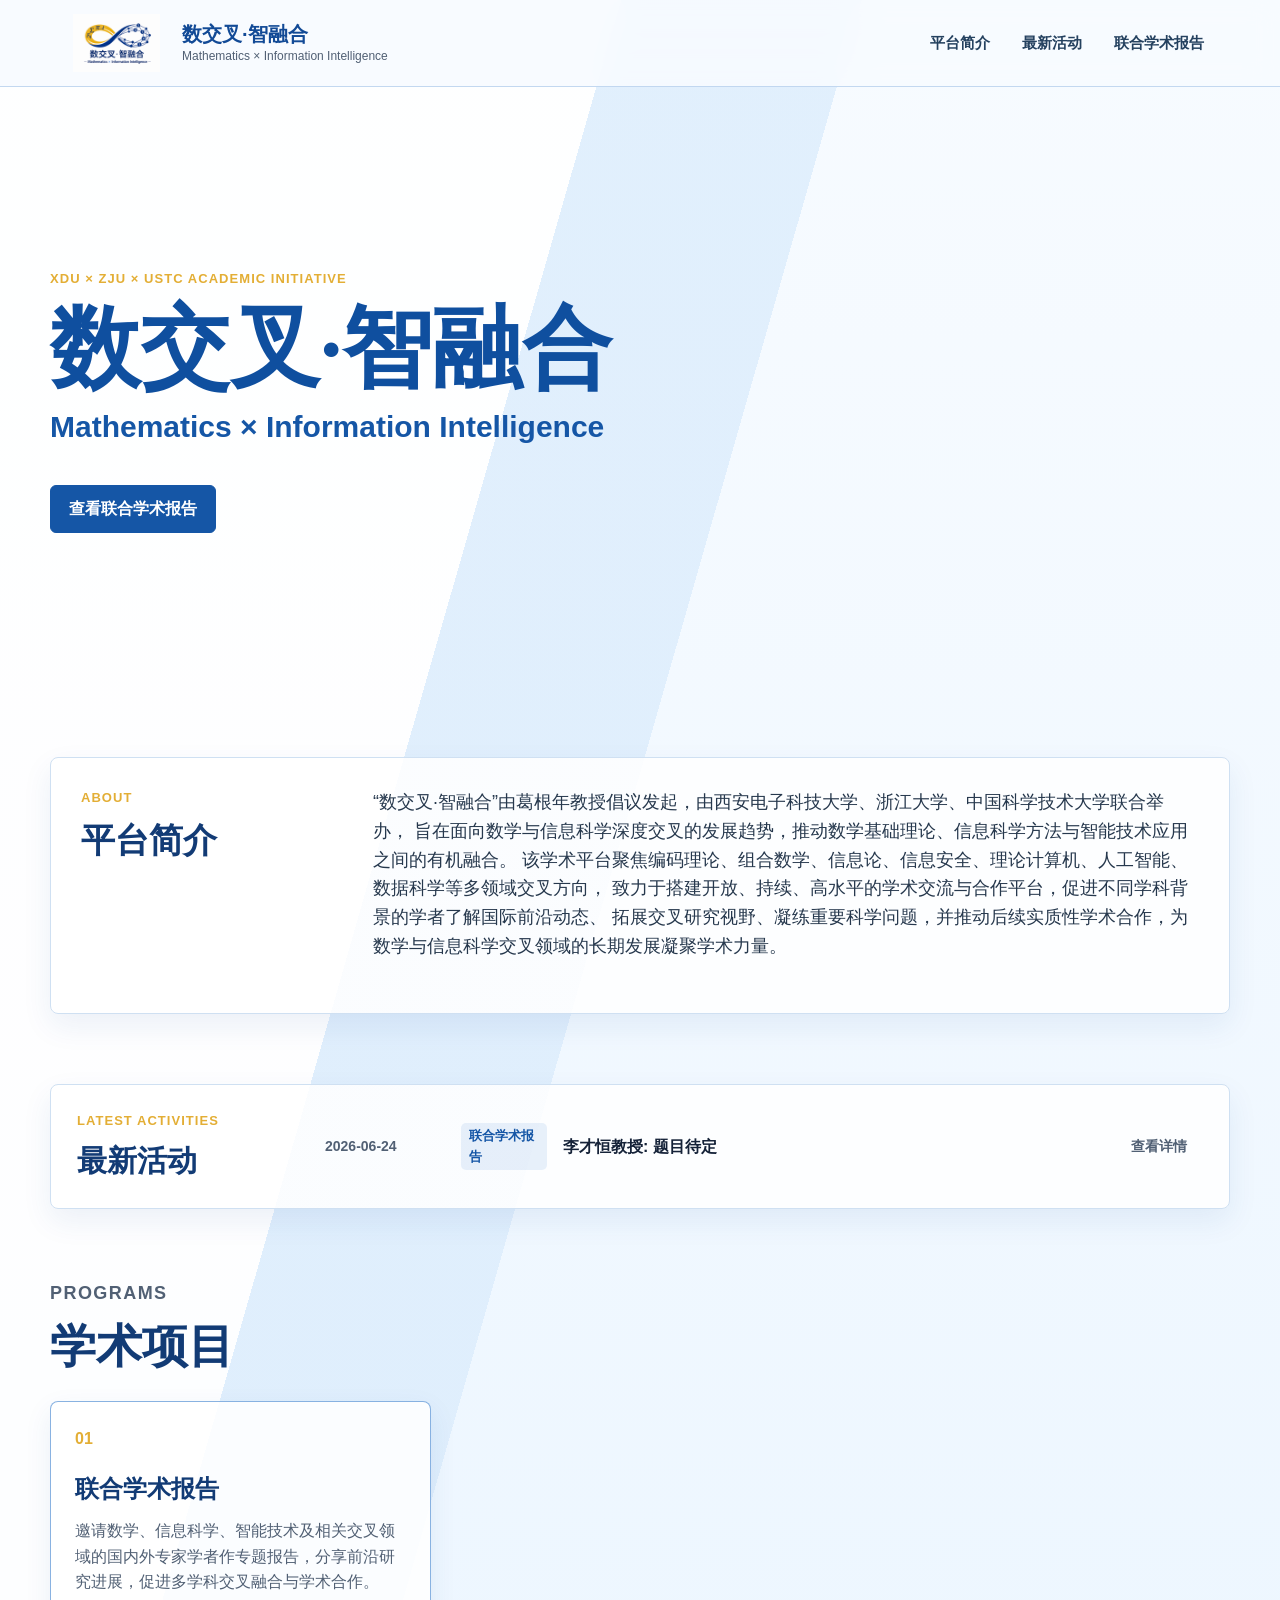
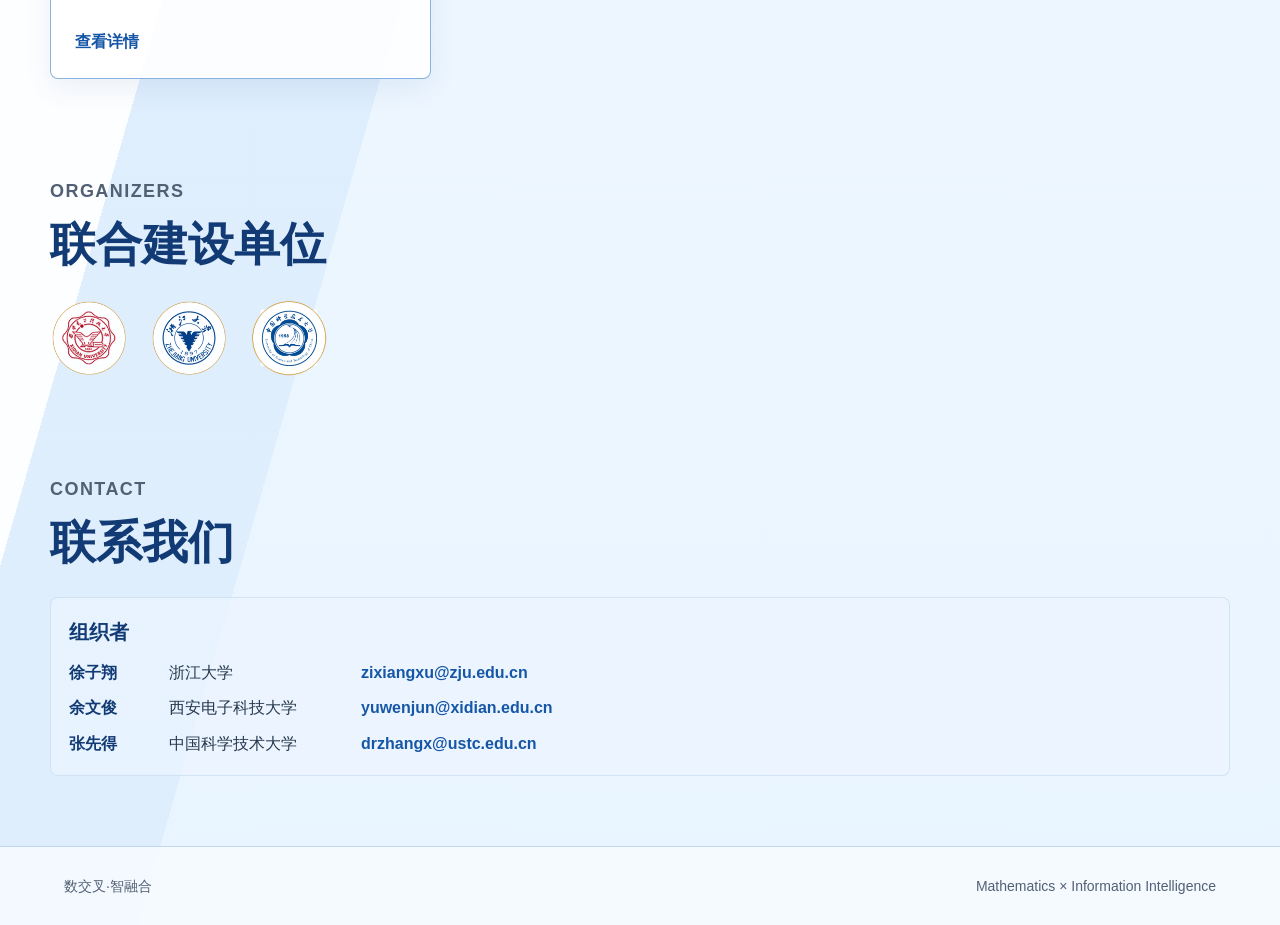
==== index.html @ fa3b8c14 "Update index.html" ====
<!doctype html>
<html lang="zh-CN">
<head>
  <meta charset="utf-8">
  <meta name="viewport" content="width=device-width, initial-scale=1">
  <title>数交叉·智融合 | Mathematics × Information Intelligence</title>
  <link rel="stylesheet" href="styles.css">
</head>
<body>
  <header class="site-header">
    <a class="brand-lockup" href="index.html" aria-label="数交叉·智融合首页">
      <img src="assets/brand-logo.png" alt="数交叉·智融合品牌标识">
      <span>
        <strong>数交叉·智融合</strong>
        <small>Mathematics × Information Intelligence</small>
      </span>
    </a>
    <nav class="top-nav" aria-label="主导航">
      <a href="#about">平台简介</a>
      <a href="#latest">最新活动</a>
      <a href="joint-reports.html">联合学术报告</a>
      <!--
      <a href="summer-school.html">暑期学校</a>
      <a href="conferences.html">国际会议</a>
      -->
    </nav>
  </header>

  <main>
    <section class="hero academic-hero" id="about">
      <div class="hero-copy">
            <p class="eyebrow">XDU × ZJU × USTC Academic Initiative</p>
        <h1>数交叉·智融合</h1>
        <p class="hero-en">Mathematics × Information Intelligence</p>
        <div class="hero-actions">
          <a class="button primary" href="joint-reports.html">查看联合学术报告</a>
          <!--
          <a class="button secondary" href="summer-school.html">查看暑期学校</a>
          <a class="button secondary" href="conferences.html">查看国际会议</a>
          -->
        </div>
      </div>
    </section>

    <section class="section intro-section">
      <div class="intro-grid">
        <div>
          <p class="eyebrow">About</p>
          <h2>平台简介</h2>
        </div>
        <div class="intro-body">
          <p>
            “数交叉·智融合”由葛根年教授倡议发起，由西安电子科技大学、浙江大学、中国科学技术大学联合举办，
            旨在面向数学与信息科学深度交叉的发展趋势，推动数学基础理论、信息科学方法与智能技术应用之间的有机融合。
            该学术平台聚焦编码理论、组合数学、信息论、信息安全、理论计算机、人工智能、数据科学等多领域交叉方向，
            致力于搭建开放、持续、高水平的学术交流与合作平台，促进不同学科背景的学者了解国际前沿动态、
            拓展交叉研究视野、凝练重要科学问题，并推动后续实质性学术合作，为数学与信息科学交叉领域的长期发展凝聚学术力量。
          </p>
        </div>
      </div>
    </section>

    <section class="latest-band" id="latest">
      <div class="latest-heading">
        <p class="eyebrow">Latest Activities</p>
        <h2>最新活动</h2>
      </div>
      <div class="activity-list">
        <a class="activity-item" href="joint-reports.html">
          <time>2026-06-24</time>
          <span class="activity-type">联合学术报告</span>
          <strong>李才恒教授: 题目待定</strong>
          <em>查看详情</em>
        </a>
        <!--
        <a class="activity-item muted" href="summer-school.html">
          <time>2026 Summer</time>
          <span class="activity-type">暑期学校</span>
          <strong>专题课程与讲义信息即将发布</strong>
          <em>筹备中</em>
        </a>
        <a class="activity-item muted" href="conferences.html">
          <time>To be announced</time>
          <span class="activity-type">国际会议</span>
          <strong>会议主题、嘉宾与注册信息预留入口</strong>
          <em>待开放</em>
        </a>
        -->
      </div>
    </section>

    <section class="section" id="programs">
      <div class="section-heading">
        <p class="eyebrow">Programs</p>
        <h2>学术项目</h2>
        <p></p>
      </div>
      <div class="module-grid">
        <a class="module-card active" href="joint-reports.html">
          <span class="module-index">01</span>
          <h3>联合学术报告</h3>
          <p>邀请数学、信息科学、智能技术及相关交叉领域的国内外专家学者作专题报告，分享前沿研究进展，促进多学科交叉融合与学术合作。</p>
          <span class="module-link">查看详情</span>
        </a>
        <!--
        <a class="module-card muted" href="summer-school.html">
          <span class="module-index">02</span>
          <h3>暑期学校</h3>
          <p>预留课程、讲义、报名信息与日程发布入口，便于后续扩展。</p>
          <span class="module-link">查看预留页</span>
        </a>
        <a class="module-card muted" href="conferences.html">
          <span class="module-index">03</span>
          <h3>国际会议</h3>
          <p>预留会议主题、嘉宾、征稿、注册与会务信息入口。</p>
          <span class="module-link">查看预留页</span>
        </a>
        -->
      </div>
    </section>

    <section class="section compact">
      <div class="section-heading">
        <p class="eyebrow">Organizers</p>
        <h2>联合建设单位</h2>
      </div>
      <div class="school-strip" aria-label="联合建设单位标识">
        <img src="assets/xidian.png" alt="西安电子科技大学">
        <img src="assets/zju.png" alt="浙江大学">
        <img src="assets/ustc.png" alt="中国科学技术大学">
      </div>
    </section>

    <section class="section compact contact-section" id="contact">
      <div class="section-heading">
        <p class="eyebrow">Contact</p>
        <h2>联系我们</h2>
      </div>
      <div class="organizer-card">
        <h3>组织者</h3>
        <ul class="organizer-list">
          <li><strong>徐子翔</strong><span>浙江大学</span><a href="mailto:zixiangxu@zju.edu.cn">zixiangxu@zju.edu.cn</a></li>
          <li><strong>余文俊</strong><span>西安电子科技大学</span><a href="mailto:yuwenjun@xidian.edu.cn">yuwenjun@xidian.edu.cn</a></li>
          <li><strong>张先得</strong><span>中国科学技术大学</span><a href="mailto:drzhangx@ustc.edu.cn">drzhangx@ustc.edu.cn</a></li>
        </ul>
      </div>
    </section>
  </main>

  <footer class="site-footer">
    <span>数交叉·智融合</span>
    <span>Mathematics × Information Intelligence</span>
  </footer>
</body>
</html>
---- styles.css ----
:root {
  --ink: #101827;
  --muted: #516074;
  --blue: #1556a6;
  --blue-2: #2874c8;
  --gold: #e3ae35;
  --line: #cfe0f2;
  --panel: #ffffff;
  --soft: #edf6ff;
  --bg: #f7fbff;
  --shadow: 0 18px 44px rgba(23, 74, 155, 0.12);
}

* {
  box-sizing: border-box;
}

body {
  margin: 0;
  color: var(--ink);
  font-family: "Aptos", "Inter", "Microsoft YaHei UI", "PingFang SC", Arial, sans-serif;
  line-height: 1.6;
  background:
    linear-gradient(106deg, rgba(255,255,255,0.9) 0 31%, rgba(219,236,252,0.78) 31% 43%, transparent 43%),
    linear-gradient(180deg, #f7fbff 0, #e8f4ff 100%);
}

a {
  color: inherit;
  text-decoration: none;
}

.site-header {
  position: sticky;
  top: 0;
  z-index: 10;
  display: flex;
  align-items: center;
  justify-content: space-between;
  gap: 32px;
  min-height: 78px;
  padding: 14px clamp(20px, 5vw, 64px);
  border-bottom: 1px solid rgba(129, 174, 221, 0.45);
  background: rgba(247, 251, 255, 0.88);
  backdrop-filter: blur(14px);
}

.brand-lockup {
  display: flex;
  align-items: center;
  gap: 14px;
  min-width: 270px;
}

.brand-lockup img {
  width: 104px;
  height: 58px;
  object-fit: contain;
  display: block;
}

.brand-lockup strong {
  display: block;
  color: #124a96;
  font-size: 20px;
  line-height: 1.15;
  font-weight: 800;
}

.brand-lockup small {
  display: block;
  margin-top: 3px;
  color: var(--muted);
  font-size: 12px;
  line-height: 1.25;
}

.top-nav {
  display: flex;
  align-items: center;
  gap: 8px;
  color: #24415f;
  font-size: 15px;
  font-weight: 700;
}

.top-nav a {
  padding: 8px 12px;
  border-radius: 6px;
}

.top-nav a:hover,
.top-nav .current {
  color: var(--blue);
  background: transparent;
}

main {
  width: min(1180px, calc(100% - 40px));
  margin: 0 auto;
}

.hero {
  display: grid;
  grid-template-columns: minmax(0, 1.05fr) minmax(320px, 0.8fr);
  gap: clamp(34px, 6vw, 72px);
  align-items: center;
  min-height: calc(100vh - 78px);
  padding: clamp(54px, 8vw, 96px) 0;
}

.academic-hero {
  min-height: 660px;
  padding-top: 64px;
}

.eyebrow {
  margin: 0 0 12px;
  color: var(--gold);
  font-size: 13px;
  font-weight: 800;
  letter-spacing: 0.08em;
  text-transform: uppercase;
}

h1,
h2,
h3,
p {
  margin-top: 0;
}

.hero h1,
.page-title h1 {
  margin-bottom: 8px;
  color: #0f4f9f;
  font-family: Georgia, "Times New Roman", "Microsoft YaHei UI", serif;
  font-size: clamp(48px, 7vw, 92px);
  line-height: 1.04;
  font-weight: 800;
}

.hero-en {
  margin-bottom: 24px;
  color: var(--blue);
  font-size: clamp(20px, 2.4vw, 30px);
  font-weight: 800;
}

.lead {
  max-width: 720px;
  color: #233448;
  font-size: 20px;
}

.hero-statement {
  padding: clamp(24px, 4vw, 36px);
  border-left: 5px solid var(--blue);
  border-radius: 8px;
  background: rgba(255, 255, 255, 0.78);
  box-shadow: var(--shadow);
}

.hero-statement p {
  margin: 0;
  color: #243246;
  font-size: clamp(22px, 2.3vw, 32px);
  line-height: 1.75;
  font-weight: 700;
}

.hero-logo-panel {
  position: relative;
  display: flex;
  align-items: center;
  justify-content: center;
  min-height: 420px;
  padding: clamp(30px, 4.5vw, 48px);
  border: 1px solid rgba(129, 174, 221, 0.28);
  border-left: none;
  border-radius: 22px;
  background:
    radial-gradient(circle at 26% 24%, rgba(227, 174, 53, 0.14), transparent 28%),
    radial-gradient(circle at 78% 72%, rgba(40, 116, 200, 0.12), transparent 34%),
    linear-gradient(145deg, rgba(255, 255, 255, 0.94), rgba(246, 250, 255, 0.86));
  box-shadow:
    0 22px 48px rgba(23, 74, 155, 0.1),
    inset 0 1px 0 rgba(255, 255, 255, 0.75);
  overflow: hidden;
}

.hero-logo-panel::before {
  content: "";
  position: absolute;
  inset: 18px;
  border-radius: 16px;
  background: linear-gradient(180deg, rgba(255, 255, 255, 0.44), rgba(255, 255, 255, 0.12));
  pointer-events: none;
}

.hero-logo-panel img {
  position: relative;
  z-index: 1;
  width: min(100%, 660px);
  height: auto;
  display: block;
  object-fit: contain;
  transform: scale(1.04);
  filter:
    drop-shadow(0 14px 32px rgba(21, 86, 166, 0.12))
    drop-shadow(0 6px 18px rgba(227, 174, 53, 0.08));
}

.hero-actions {
  display: flex;
  flex-wrap: wrap;
  gap: 12px;
  margin-top: 34px;
}

.button {
  display: inline-flex;
  align-items: center;
  justify-content: center;
  min-height: 44px;
  padding: 10px 18px;
  border: 1px solid var(--blue);
  border-radius: 6px;
  font-weight: 800;
}

.button.primary {
  color: #fff;
  background: var(--blue);
}

.button.secondary {
  color: var(--blue);
  background: rgba(255, 255, 255, 0.65);
}

.hero-panel {
  padding: 18px;
  border: 1px solid rgba(129, 174, 221, 0.55);
  border-radius: 8px;
  background: rgba(255, 255, 255, 0.72);
  box-shadow: var(--shadow);
}

.hero-panel img {
  width: 100%;
  display: block;
  border-radius: 4px;
}

.brand-panel {
  background: rgba(255, 255, 255, 0.82);
}

.brand-panel img {
  object-fit: contain;
}

.latest-band {
  display: grid;
  grid-template-columns: 220px minmax(0, 1fr);
  gap: 28px;
  align-items: start;
  padding: 26px;
  border: 1px solid var(--line);
  border-radius: 8px;
  background: rgba(255, 255, 255, 0.86);
  box-shadow: 0 12px 30px rgba(23, 74, 155, 0.08);
}

.latest-heading h2 {
  margin: 0;
  color: #123b75;
  font-size: 30px;
  line-height: 1.15;
}

.activity-list {
  display: grid;
  gap: 10px;
}

.activity-item {
  display: grid;
  grid-template-columns: 120px 86px minmax(0, 1fr) 72px;
  gap: 16px;
  align-items: center;
  padding: 12px 0;
  border-bottom: 1px solid rgba(207, 224, 242, 0.85);
}

.activity-item:last-child {
  border-bottom: 0;
}

.activity-item time,
.activity-item em {
  color: var(--muted);
  font-style: normal;
  font-size: 14px;
  font-weight: 700;
}

.activity-item strong {
  color: #152238;
  font-size: 16px;
}

.activity-type {
  display: inline-flex;
  justify-content: center;
  padding: 3px 8px;
  border-radius: 5px;
  color: var(--blue);
  font-size: 13px;
  font-weight: 900;
  background: rgba(40, 116, 200, 0.1);
}

.activity-item:not(.muted):hover strong,
.activity-item:not(.muted):hover em {
  color: var(--blue);
}

.section {
  padding: 70px 0;
}

.intro-section {
  padding-top: 10px;
}

.intro-grid {
  display: grid;
  grid-template-columns: 260px minmax(0, 1fr);
  gap: 32px;
  padding: 30px;
  border: 1px solid var(--line);
  border-radius: 8px;
  background: rgba(255, 255, 255, 0.86);
  box-shadow: 0 12px 30px rgba(23, 74, 155, 0.08);
}

.intro-grid h2 {
  margin: 0;
  color: #123b75;
  font-size: 34px;
  line-height: 1.15;
}

.intro-body p {
  margin-bottom: 22px;
  color: #26384d;
  font-size: 18px;
}

.organizer-card {
  padding: 18px;
  border: 1px solid rgba(207, 224, 242, 0.9);
  border-radius: 8px;
  background: rgba(237, 246, 255, 0.62);
}

.organizer-card h3 {
  margin-bottom: 12px;
  color: #123b75;
  font-size: 20px;
}

.organizer-list {
  display: grid;
  gap: 10px;
  margin: 0;
  padding: 0;
  list-style: none;
}

.organizer-list li {
  display: grid;
  grid-template-columns: 88px 180px minmax(0, 1fr);
  gap: 12px;
  align-items: center;
  color: #26384d;
}

.organizer-list strong {
  color: #123b75;
}

.organizer-list a {
  color: var(--blue);
  font-weight: 800;
}

.section.compact {
  padding-top: 28px;
}

.section-heading {
  max-width: 760px;
  margin-bottom: 28px;
}

.compact-heading {
  margin-bottom: 16px;
}

.report-detail-heading {
  margin-top: 34px;
}

.section-heading h2,
.page-title h1 {
  color: #123b75;
}

.section-heading h2 {
  margin-bottom: 10px;
  font-size: clamp(30px, 4vw, 46px);
  line-height: 1.15;
}

.section-heading p,
.page-title p {
  color: var(--muted);
  font-size: 18px;
}

.module-grid {
  display: grid;
  grid-template-columns: repeat(3, minmax(0, 1fr));
  gap: 18px;
}

.module-card {
  min-height: 270px;
  padding: 24px;
  border: 1px solid var(--line);
  border-radius: 8px;
  background: rgba(255, 255, 255, 0.86);
  box-shadow: 0 10px 28px rgba(23, 74, 155, 0.08);
}

.module-card.active {
  border-color: rgba(40, 116, 200, 0.55);
}

.module-card.muted {
  color: #5a6675;
  background: rgba(255, 255, 255, 0.56);
}

.module-index {
  display: block;
  color: var(--gold);
  font-weight: 900;
  margin-bottom: 18px;
}

.module-card h3 {
  margin-bottom: 10px;
  color: #123b75;
  font-size: 24px;
}

.module-card p {
  color: var(--muted);
}

.module-link {
  display: inline-block;
  margin-top: 18px;
  color: var(--blue);
  font-weight: 900;
}

.school-strip {
  display: flex;
  align-items: center;
  gap: 22px;
}

.school-strip img {
  width: 78px;
  height: 78px;
  object-fit: contain;
}

.page-title {
  padding: 86px 0 24px;
  max-width: 880px;
}

.report-title {
  max-width: 960px;
}

.page-title h1 {
  font-size: clamp(42px, 5vw, 72px);
}

.toolbar {
  display: flex;
  justify-content: space-between;
  align-items: end;
  gap: 16px;
  margin-bottom: 18px;
}

.list-controls {
  display: grid;
  grid-template-columns: minmax(280px, 1fr) 150px 150px auto;
  gap: 14px;
  align-items: end;
  margin-bottom: 18px;
}

.table-wrap {
  overflow-x: auto;
  border: 1px solid var(--line);
  border-radius: 8px;
  background: rgba(255, 255, 255, 0.88);
  box-shadow: 0 12px 30px rgba(23, 74, 155, 0.08);
}

.speaker-table {
  width: 100%;
  min-width: 880px;
  border-collapse: collapse;
  font-size: 15px;
}

.speaker-table th,
.speaker-table td {
  padding: 14px 16px;
  border-bottom: 1px solid rgba(207, 224, 242, 0.9);
  text-align: left;
  vertical-align: top;
}

.speaker-table th {
  color: #123b75;
  font-size: 13px;
  font-weight: 900;
  text-transform: uppercase;
  background: rgba(237, 246, 255, 0.72);
}

.speaker-table tbody tr:last-child td {
  border-bottom: 0;
}

.table-status {
  display: inline-flex;
  padding: 3px 8px;
  border-radius: 5px;
  color: var(--blue);
  font-size: 13px;
  font-weight: 900;
  background: rgba(40, 116, 200, 0.1);
}

.table-status.muted {
  color: #6b7a8f;
}

.search-box {
  display: grid;
  gap: 6px;
  width: min(520px, 100%);
  color: var(--muted);
  font-size: 13px;
  font-weight: 800;
  text-transform: uppercase;
}

.select-box {
  display: grid;
  gap: 6px;
  color: var(--muted);
  font-size: 13px;
  font-weight: 800;
  text-transform: uppercase;
}

.search-box input,
.select-box select {
  width: 100%;
  height: 44px;
  padding: 8px 12px;
  border: 1px solid #b7d0eb;
  border-radius: 6px;
  color: var(--ink);
  font: inherit;
  background: rgba(255, 255, 255, 0.86);
}

.result-count {
  color: var(--blue);
  font-weight: 900;
  align-self: center;
  white-space: nowrap;
}

.pagination {
  display: flex;
  align-items: center;
  justify-content: flex-end;
  gap: 12px;
  margin-top: 14px;
  color: var(--muted);
  font-weight: 800;
}

.pagination button {
  height: 34px;
  padding: 0 12px;
  border: 1px solid #b7d0eb;
  border-radius: 6px;
  color: var(--blue);
  font: inherit;
  font-size: 14px;
  font-weight: 900;
  background: rgba(255, 255, 255, 0.8);
  cursor: pointer;
}

.pagination button:disabled {
  color: #8b98a9;
  cursor: not-allowed;
  background: rgba(237, 246, 255, 0.6);
}

.speaker-list {
  display: grid;
  gap: 16px;
}

.speaker-card {
  padding: 24px;
  border: 1px solid var(--line);
  border-radius: 8px;
  background: rgba(255, 255, 255, 0.88);
  box-shadow: 0 12px 30px rgba(23, 74, 155, 0.08);
}

.report-card {
  display: grid;
  grid-template-columns: 190px minmax(0, 1fr);
  gap: 24px;
  align-items: start;
}

.poster-frame {
  display: block;
  width: 190px;
  aspect-ratio: 9 / 16;
  overflow: hidden;
  border: 1px solid #b7d0eb;
  border-radius: 8px;
  background: #fff;
  box-shadow: 0 12px 24px rgba(23, 74, 155, 0.12);
}

.poster-frame img {
  width: 100%;
  height: 100%;
  object-fit: cover;
  display: block;
}

.empty-poster {
  display: grid;
  place-items: center;
  color: #6b7a8f;
  text-align: center;
  font-weight: 900;
  background: linear-gradient(180deg, #fff, #edf6ff);
}

.report-content {
  min-width: 0;
}

.report-details {
  display: grid;
  grid-template-columns: repeat(2, minmax(0, 1fr));
  gap: 12px;
  margin: 16px 0;
}

.report-details div {
  padding: 12px;
  border: 1px solid rgba(207, 224, 242, 0.9);
  border-radius: 6px;
  background: rgba(237, 246, 255, 0.58);
}

.report-details dt {
  color: var(--blue);
  font-size: 13px;
  font-weight: 900;
}

.report-details dd {
  margin: 2px 0 0;
  color: #26384d;
  font-weight: 700;
}

.speaker-meta {
  display: flex;
  flex-wrap: wrap;
  gap: 10px;
  margin-bottom: 12px;
  color: var(--blue);
  font-size: 13px;
  font-weight: 900;
}

.speaker-meta span {
  padding: 4px 8px;
  border-radius: 5px;
  background: rgba(40, 116, 200, 0.1);
}

.speaker-card h2 {
  margin-bottom: 2px;
  font-size: 26px;
  line-height: 1.2;
}

.affiliation {
  color: var(--muted);
  font-weight: 700;
}

.speaker-card h3 {
  margin: 18px 0 8px;
  color: #123b75;
  font-size: 20px;
}

.summary {
  max-width: 860px;
  color: #26384d;
}

.card-actions {
  display: flex;
  gap: 14px;
  margin-top: 18px;
  color: var(--blue);
  font-weight: 900;
}

.site-footer {
  display: flex;
  justify-content: space-between;
  gap: 18px;
  padding: 28px clamp(20px, 5vw, 64px);
  border-top: 1px solid rgba(129, 174, 221, 0.45);
  color: var(--muted);
  font-size: 14px;
  background: rgba(247, 251, 255, 0.88);
}

.placeholder-section {
  padding-top: 12px;
}

.placeholder-grid {
  display: grid;
  grid-template-columns: 1.1fr 1fr 1fr;
  gap: 18px;
}

.placeholder-card {
  min-height: 320px;
  padding: 24px;
  border: 1px solid var(--line);
  border-radius: 8px;
  background: rgba(255, 255, 255, 0.88);
  box-shadow: 0 12px 30px rgba(23, 74, 155, 0.08);
}

.placeholder-card h2 {
  margin-bottom: 14px;
  color: #123b75;
  font-size: 28px;
  line-height: 1.2;
}

.placeholder-poster {
  display: grid;
  place-items: center;
  min-height: 420px;
  border: 1px dashed #b7d0eb;
  border-radius: 8px;
  color: #6b7a8f;
  font-size: 22px;
  font-weight: 800;
  background: linear-gradient(180deg, rgba(255,255,255,0.95), rgba(237,246,255,0.75));
}

.placeholder-list {
  display: grid;
  gap: 12px;
  margin: 0;
  padding-left: 20px;
  color: #26384d;
}

@media (max-width: 860px) {
  .site-header,
  .site-footer,
  .toolbar {
    align-items: flex-start;
    flex-direction: column;
  }

  .top-nav {
    flex-wrap: wrap;
  }

  .hero {
    grid-template-columns: 1fr;
    min-height: auto;
  }

  .academic-hero {
    min-height: auto;
  }

  .hero-panel {
    max-width: 520px;
  }

  .module-grid {
    grid-template-columns: 1fr;
  }

  .latest-band,
  .intro-grid,
  .list-controls,
  .placeholder-grid,
  .activity-item,
  .report-card,
  .report-details {
    grid-template-columns: 1fr;
  }

  .organizer-list li {
    grid-template-columns: 1fr;
    gap: 2px;
  }

  .poster-frame {
    width: min(260px, 100%);
  }
}

@media (max-width: 520px) {
  main {
    width: min(100% - 28px, 1180px);
  }

  .brand-lockup {
    min-width: 0;
  }

  .brand-lockup img {
    width: 82px;
    height: 50px;
  }

  .hero h1,
  .page-title h1 {
    font-size: 42px;
  }

  .lead,
  .section-heading p,
  .page-title p {
    font-size: 16px;
  }
}
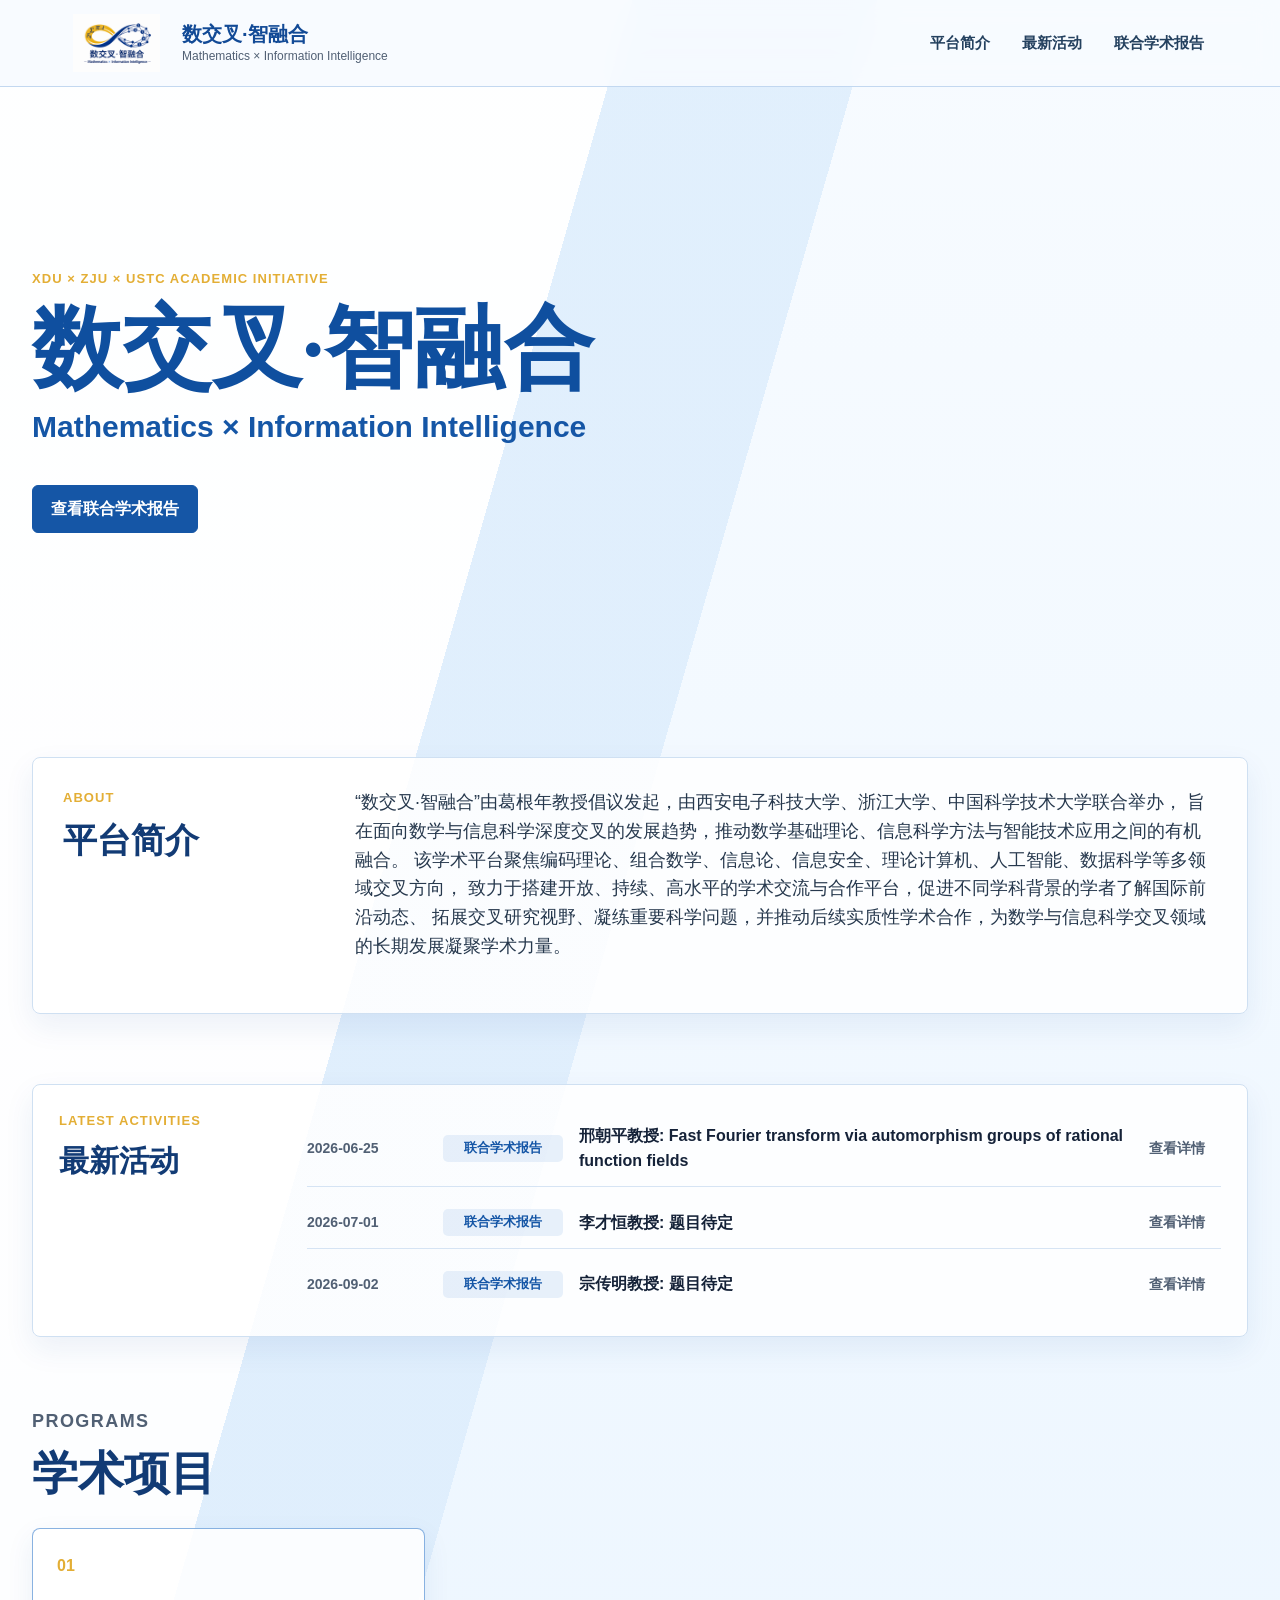
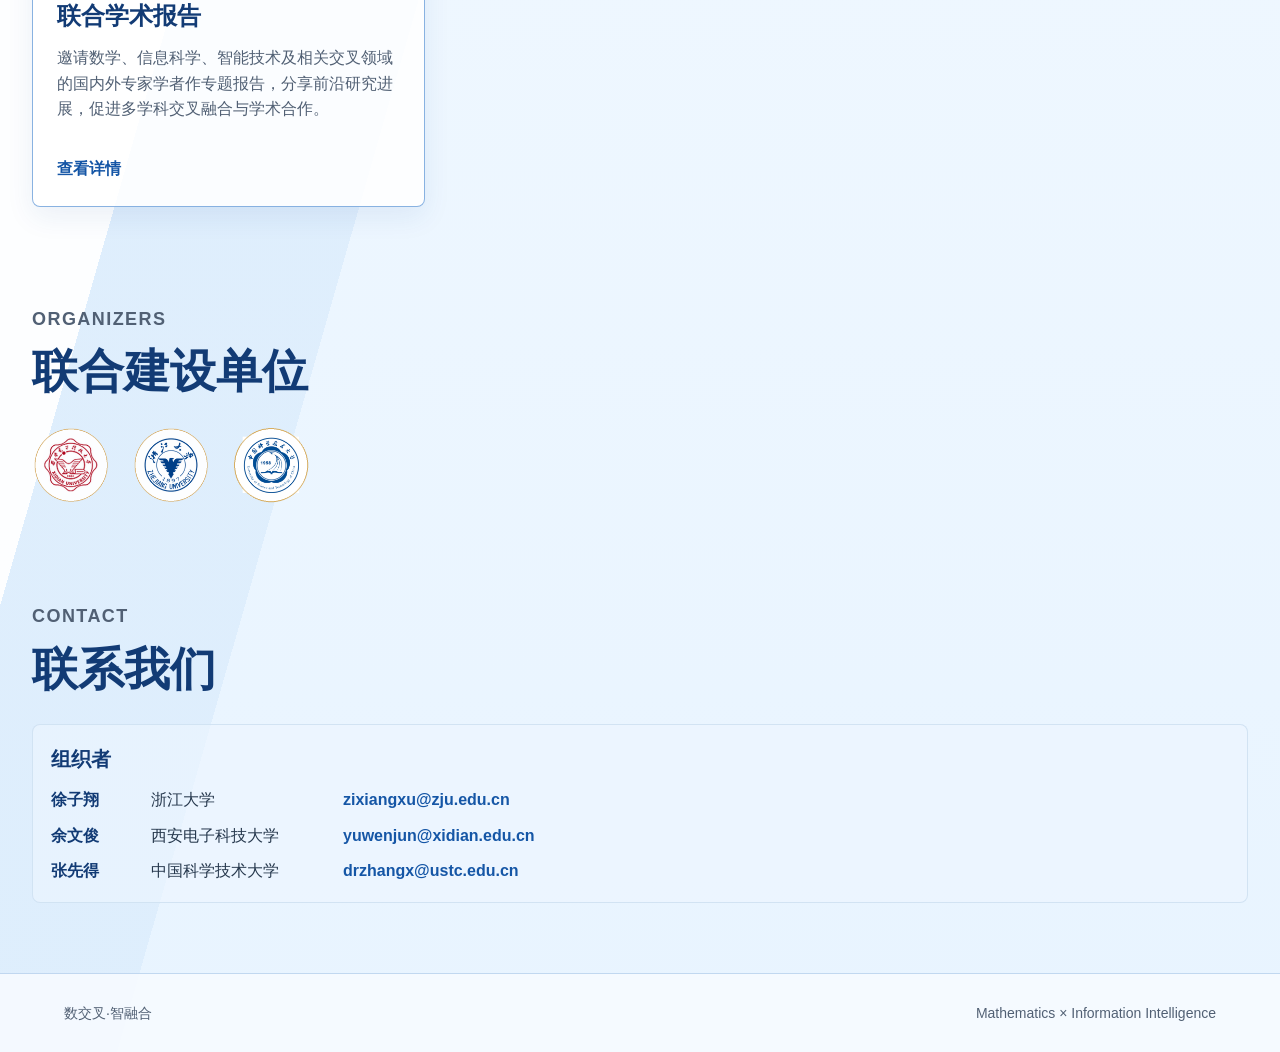
==== commit b091054a: "Update index.html" ====
--- a/index.html
+++ b/index.html
@@ -66,10 +66,24 @@
         <h2>最新活动</h2>
       </div>
       <div class="activity-list">
+          <a class="activity-item" href="joint-reports.html">
+          <time>2026-06-25</time>
+          <span class="activity-type">联合学术报告</span>
+          <strong>邢朝平教授: Fast Fourier transform via automorphism groups of rational function fields</strong>
+          <em>查看详情</em>
+        </a>
+        
         <a class="activity-item" href="joint-reports.html">
-          <time>2026-06-24</time>
+          <time>2026-07-01</time>
           <span class="activity-type">联合学术报告</span>
           <strong>李才恒教授: 题目待定</strong>
+          <em>查看详情</em>
+        </a>
+
+        <a class="activity-item" href="joint-reports.html">
+          <time>2026-09-02</time>
+          <span class="activity-type">联合学术报告</span>
+          <strong>宗传明教授: 题目待定</strong>
           <em>查看详情</em>
         </a>
         <!--
--- a/styles.css
+++ b/styles.css
@@ -96,7 +96,7 @@
 }
 
 main {
-  width: min(1180px, calc(100% - 40px));
+  width: min(1440px, calc(100% - 64px));
   margin: 0 auto;
 }
 
@@ -110,8 +110,13 @@
 }
 
 .academic-hero {
+  grid-template-columns: 1fr;
   min-height: 660px;
   padding-top: 64px;
+}
+
+.academic-hero .hero-copy {
+  max-width: 100%;
 }
 
 .eyebrow {
@@ -287,7 +292,7 @@
 
 .activity-item {
   display: grid;
-  grid-template-columns: 120px 86px minmax(0, 1fr) 72px;
+  grid-template-columns: 120px 120px minmax(0, 1fr) 72px;
   gap: 16px;
   align-items: center;
   padding: 12px 0;
@@ -314,11 +319,13 @@
 .activity-type {
   display: inline-flex;
   justify-content: center;
+  min-width: 100px;
   padding: 3px 8px;
   border-radius: 5px;
   color: var(--blue);
   font-size: 13px;
   font-weight: 900;
+  white-space: nowrap;
   background: rgba(40, 116, 200, 0.1);
 }
 
@@ -816,6 +823,16 @@
   color: #26384d;
 }
 
+@media (min-width: 1500px) {
+  main {
+    width: min(1680px, calc(100% - 120px));
+  }
+
+  .academic-hero .hero-copy {
+    max-width: 1280px;
+  }
+}
+
 @media (max-width: 860px) {
   .site-header,
   .site-footer,
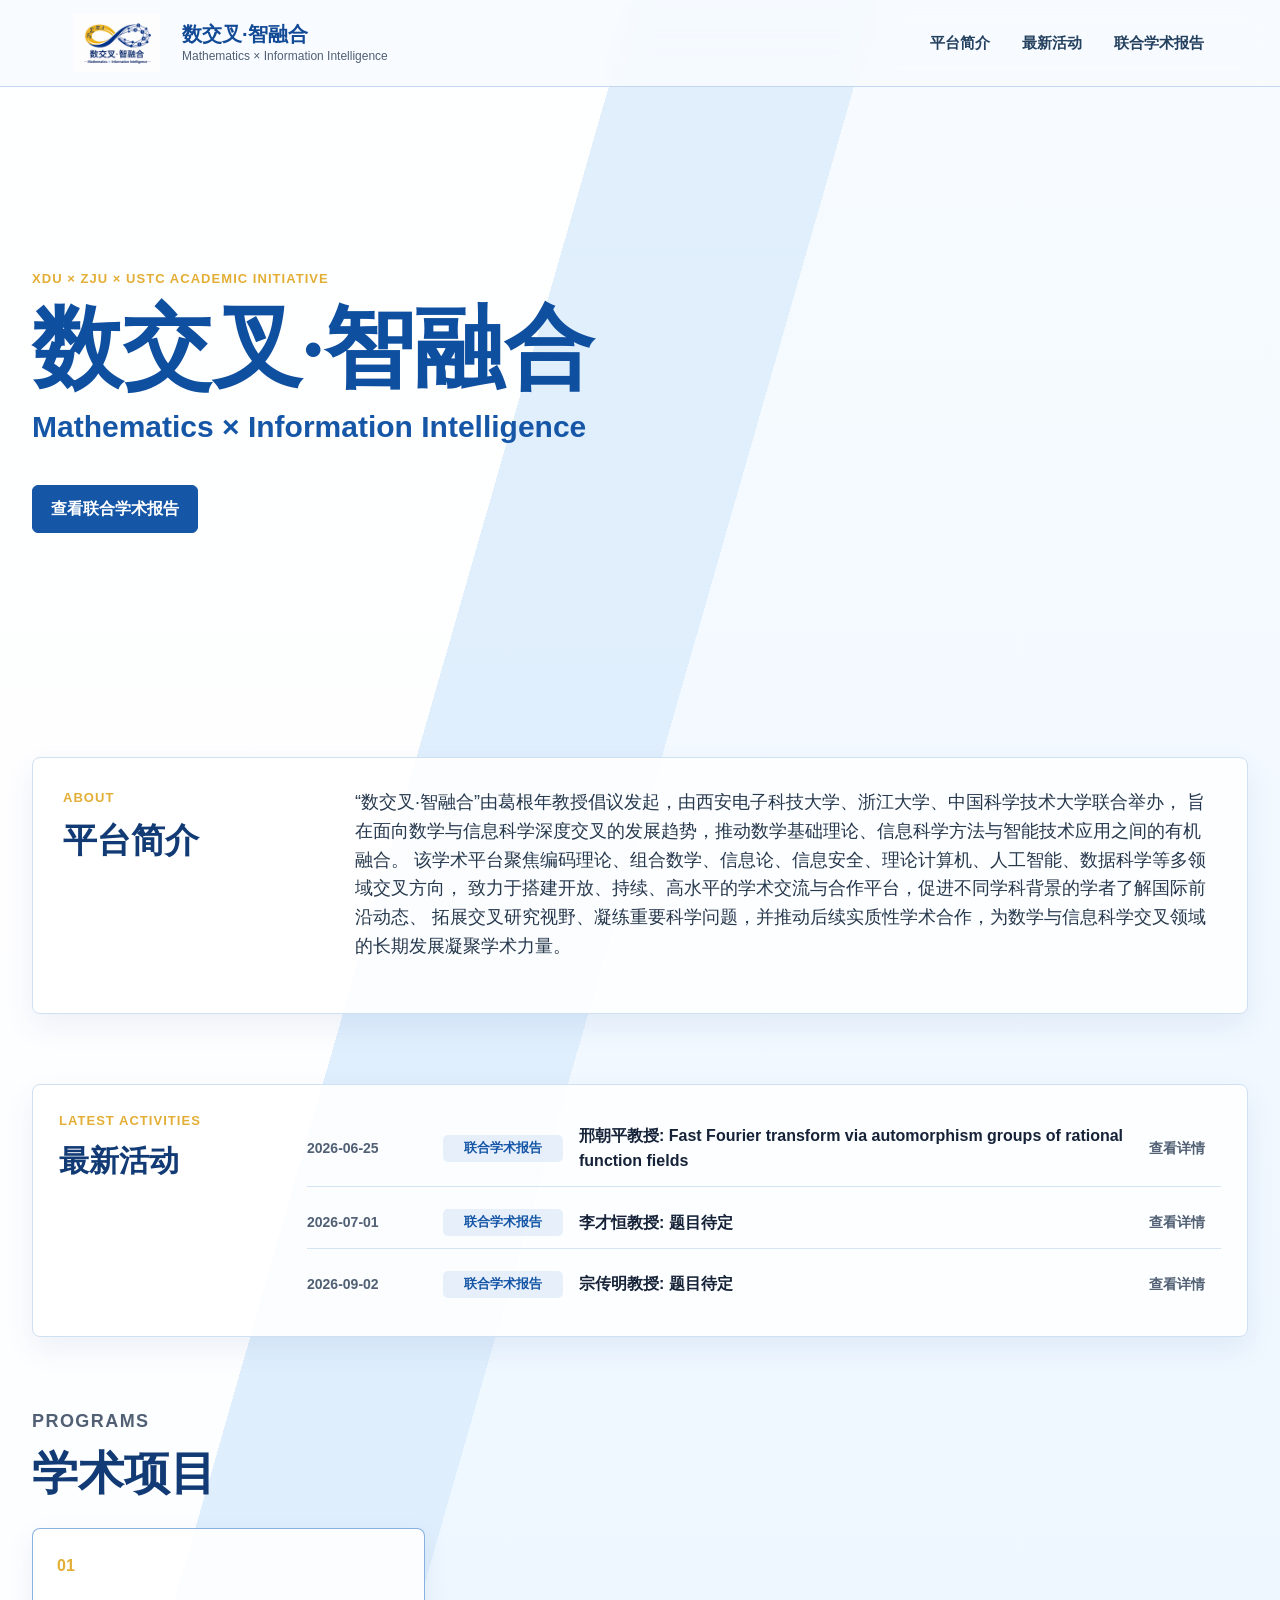
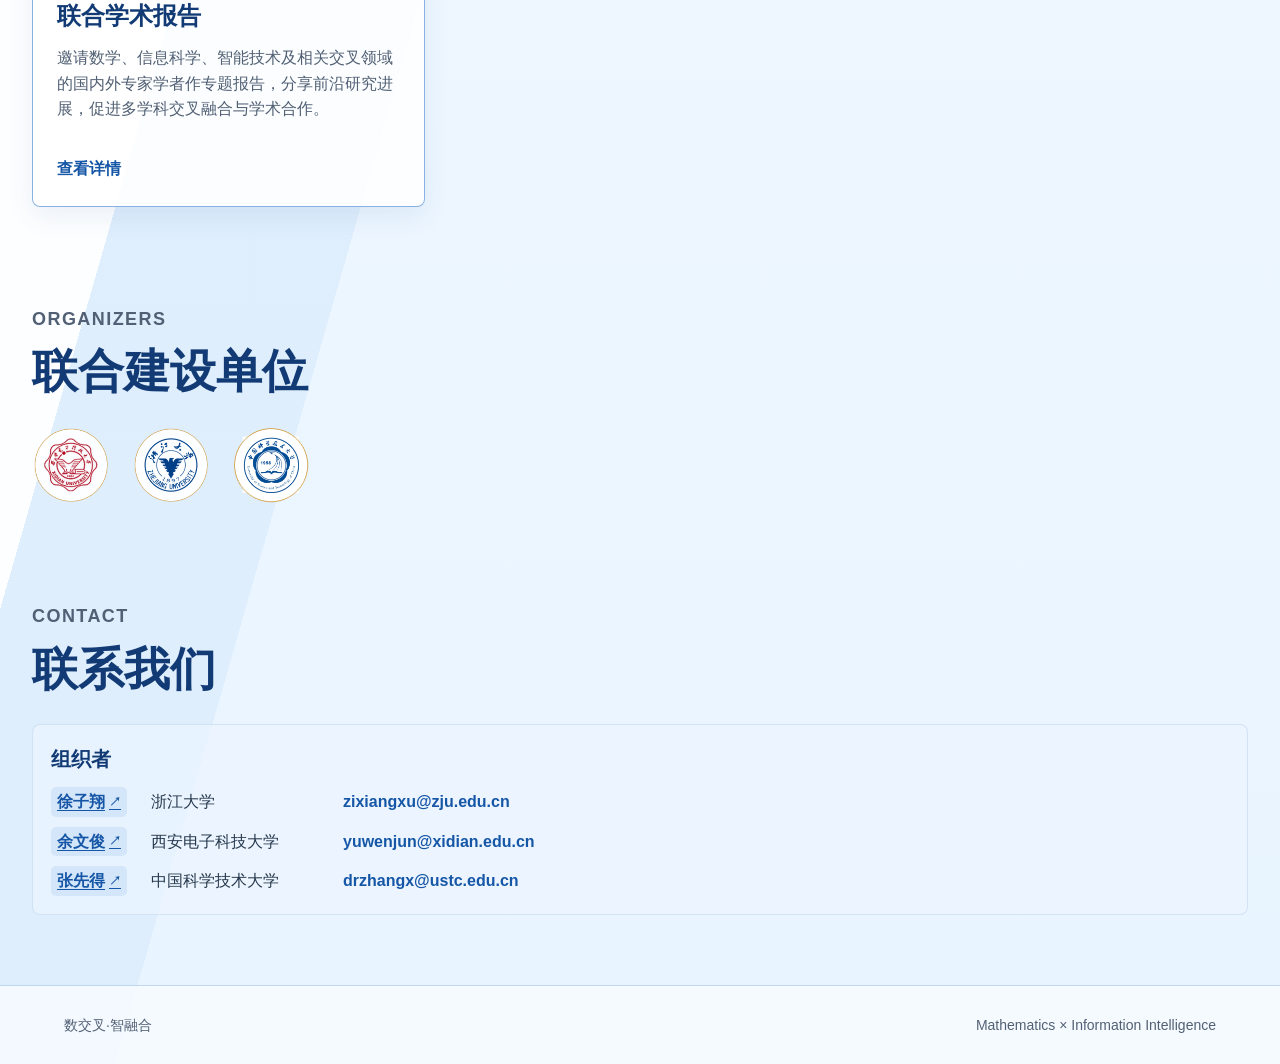
==== commit f9e6c20d: "Add files via upload" ====
--- a/index.html
+++ b/index.html
@@ -79,8 +79,8 @@
           <strong>李才恒教授: 题目待定</strong>
           <em>查看详情</em>
         </a>
-
-        <a class="activity-item" href="joint-reports.html">
+        
+            <a class="activity-item" href="joint-reports.html">
           <time>2026-09-02</time>
           <span class="activity-type">联合学术报告</span>
           <strong>宗传明教授: 题目待定</strong>
@@ -153,9 +153,9 @@
       <div class="organizer-card">
         <h3>组织者</h3>
         <ul class="organizer-list">
-          <li><strong>徐子翔</strong><span>浙江大学</span><a href="mailto:zixiangxu@zju.edu.cn">zixiangxu@zju.edu.cn</a></li>
-          <li><strong>余文俊</strong><span>西安电子科技大学</span><a href="mailto:yuwenjun@xidian.edu.cn">yuwenjun@xidian.edu.cn</a></li>
-          <li><strong>张先得</strong><span>中国科学技术大学</span><a href="mailto:drzhangx@ustc.edu.cn">drzhangx@ustc.edu.cn</a></li>
+          <li><strong><a class="person-link" href="https://zjwyz.github.io/zixiangxu/index.html" target="_blank" rel="noopener">徐子翔</a></strong><span>浙江大学</span><a href="mailto:zixiangxu@zju.edu.cn">zixiangxu@zju.edu.cn</a></li>
+          <li><strong><a class="person-link" href="https://xidian-zju-ustc.github.io/wenjunyu-homepage/" target="_blank" rel="noopener">余文俊</a></strong><span>西安电子科技大学</span><a href="mailto:yuwenjun@xidian.edu.cn">yuwenjun@xidian.edu.cn</a></li>
+          <li><strong><a class="person-link" href="http://staff.ustc.edu.cn/~drzhangx/" target="_blank" rel="noopener">张先得</a></strong><span>中国科学技术大学</span><a href="mailto:drzhangx@ustc.edu.cn">drzhangx@ustc.edu.cn</a></li>
         </ul>
       </div>
     </section>
--- a/styles.css
+++ b/styles.css
@@ -399,6 +399,31 @@
   color: #123b75;
 }
 
+.organizer-list .person-link {
+  display: inline-flex;
+  align-items: center;
+  gap: 4px;
+  padding: 2px 6px;
+  border-radius: 5px;
+  color: var(--blue);
+  text-decoration: underline;
+  text-underline-offset: 3px;
+  background: rgba(40, 116, 200, 0.1);
+}
+
+.organizer-list .person-link::after {
+  content: "↗";
+  font-size: 12px;
+  line-height: 1;
+}
+
+.organizer-list .person-link:hover,
+.organizer-list .person-link:focus-visible {
+  color: #fff;
+  background: var(--blue);
+  outline: none;
+}
+
 .organizer-list a {
   color: var(--blue);
   font-weight: 800;
@@ -521,7 +546,7 @@
 
 .list-controls {
   display: grid;
-  grid-template-columns: minmax(280px, 1fr) 150px 150px auto;
+  grid-template-columns: minmax(280px, 1fr) 150px;
   gap: 14px;
   align-items: end;
   margin-bottom: 18px;
@@ -560,6 +585,32 @@
 
 .speaker-table tbody tr:last-child td {
   border-bottom: 0;
+}
+
+.report-group-row td {
+  padding: 20px 16px 10px;
+  border-bottom: 1px solid rgba(40, 116, 200, 0.22);
+  background: linear-gradient(180deg, rgba(237, 246, 255, 0.92), rgba(255, 255, 255, 0.76));
+}
+
+.report-group-row span,
+.report-group-heading span {
+  display: inline-flex;
+  align-items: center;
+  gap: 10px;
+  color: #123b75;
+  font-size: 13px;
+  font-weight: 900;
+  letter-spacing: 0.08em;
+  text-transform: uppercase;
+}
+
+.report-group-row span::after,
+.report-group-heading span::after {
+  content: "";
+  width: 64px;
+  height: 1px;
+  background: rgba(40, 116, 200, 0.36);
 }
 
 .table-status {
@@ -648,6 +699,27 @@
   gap: 16px;
 }
 
+.speaker-table tr[hidden],
+.speaker-card[hidden],
+.report-group-row[hidden],
+.report-group-heading[hidden] {
+  display: none !important;
+}
+
+.report-group-heading {
+  display: flex;
+  align-items: center;
+  padding: 18px 0 8px;
+  margin-top: 12px;
+  border-top: 2px solid rgba(40, 116, 200, 0.24);
+}
+
+.report-group-heading:first-child {
+  padding-top: 4px;
+  margin-top: 0;
+  border-top: 0;
+}
+
 .speaker-card {
   padding: 24px;
   border: 1px solid var(--line);
@@ -754,8 +826,14 @@
 }
 
 .summary {
-  max-width: 860px;
+  width: 100%;
+  max-width: none;
   color: #26384d;
+}
+
+.report-content .summary {
+  width: 100%;
+  max-width: 100% !important;
 }
 
 .card-actions {
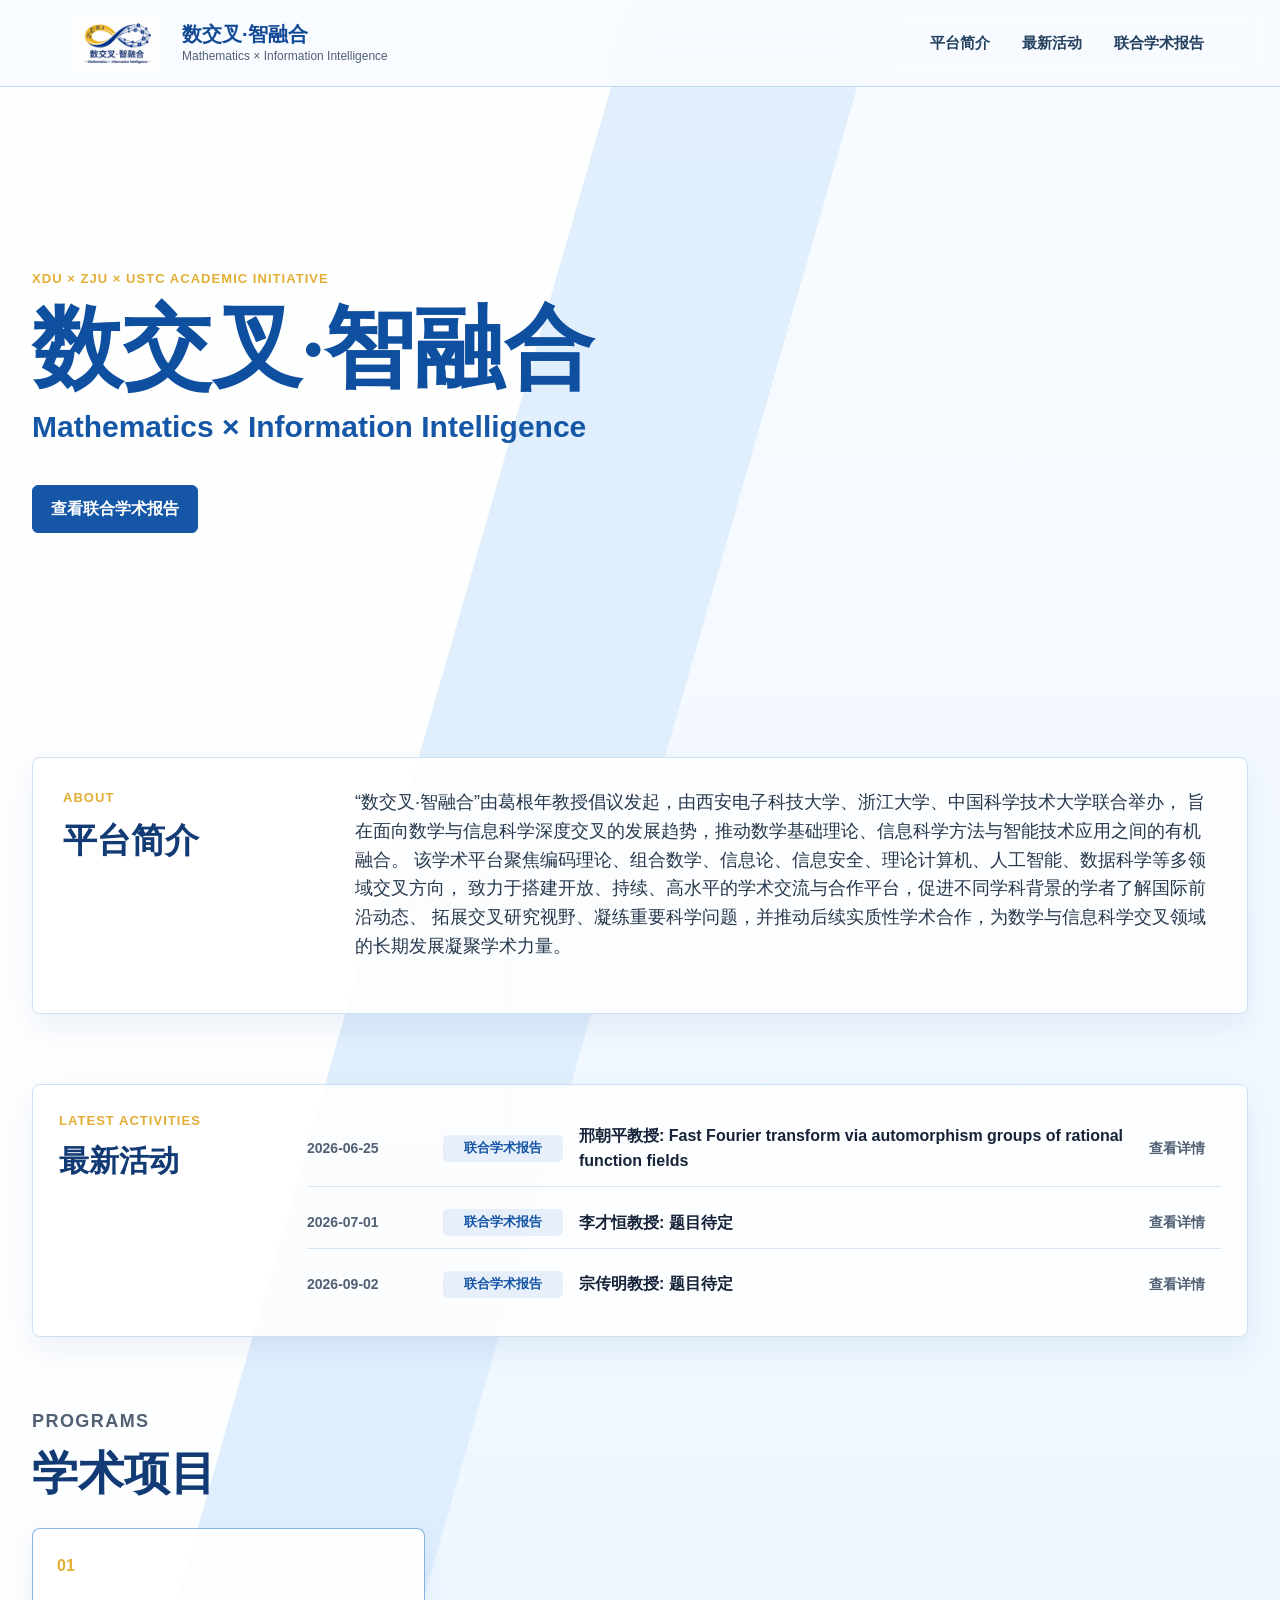
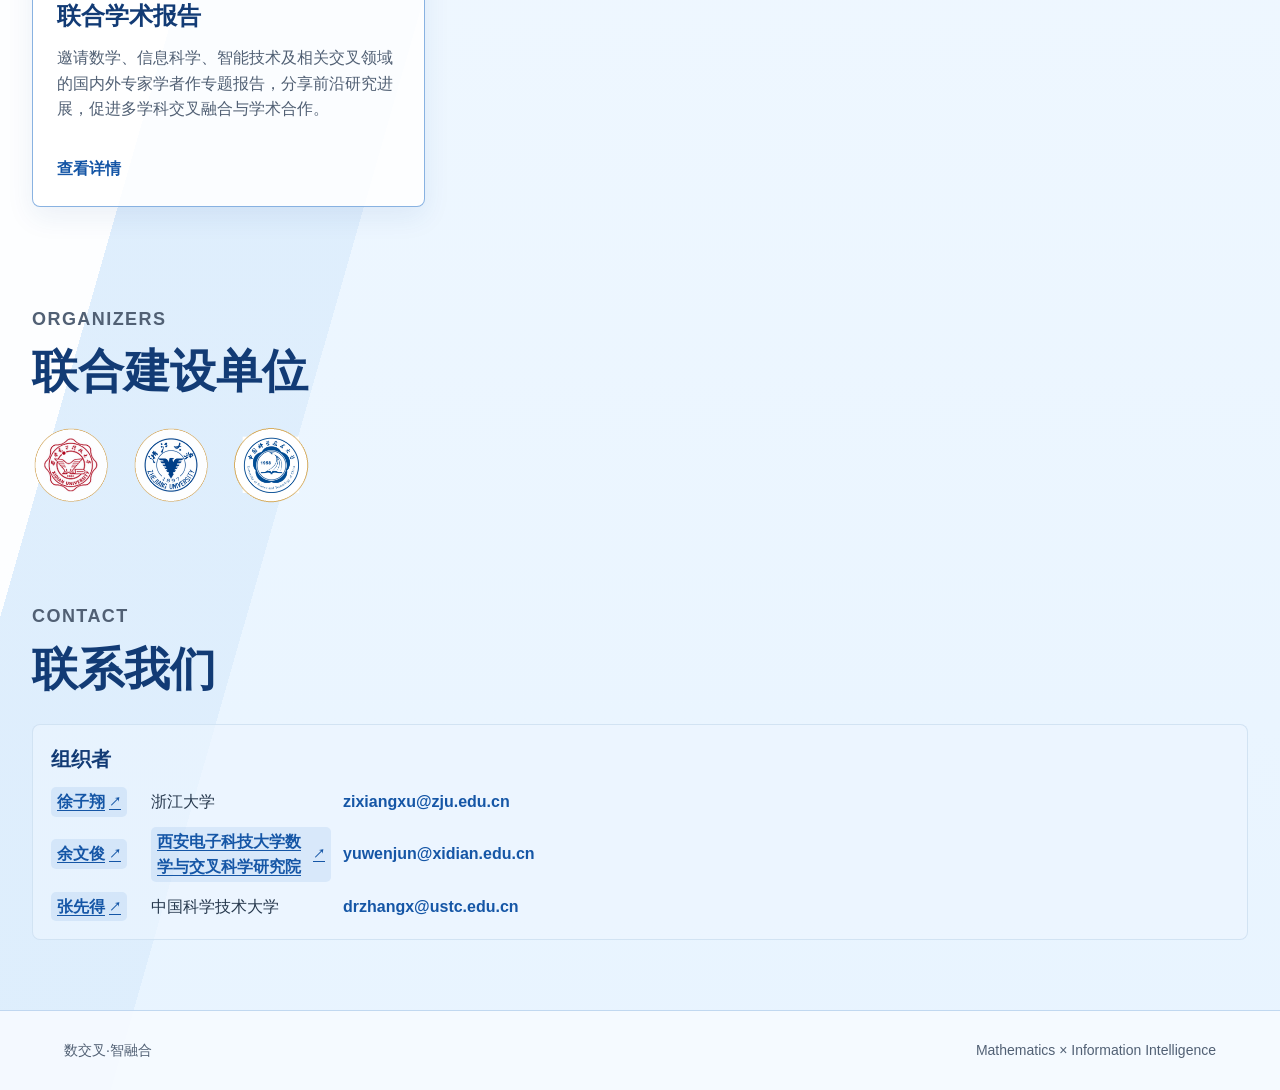
==== commit ae076ada: "Update index.html" ====
--- a/index.html
+++ b/index.html
@@ -154,7 +154,7 @@
         <h3>组织者</h3>
         <ul class="organizer-list">
           <li><strong><a class="person-link" href="https://zjwyz.github.io/zixiangxu/index.html" target="_blank" rel="noopener">徐子翔</a></strong><span>浙江大学</span><a href="mailto:zixiangxu@zju.edu.cn">zixiangxu@zju.edu.cn</a></li>
-          <li><strong><a class="person-link" href="https://xidian-zju-ustc.github.io/wenjunyu-homepage/" target="_blank" rel="noopener">余文俊</a></strong><span>西安电子科技大学</span><a href="mailto:yuwenjun@xidian.edu.cn">yuwenjun@xidian.edu.cn</a></li>
+          <li><strong><a class="person-link" href="https://xidian-zju-ustc.github.io/wenjunyu-homepage/" target="_blank" rel="noopener">余文俊</a></strong><span><a class="person-link" href="https://imis.xidian.edu.cn/" target="_blank" rel="noopener">西安电子科技大学数学与交叉科学研究院</a></span><a href="mailto:yuwenjun@xidian.edu.cn">yuwenjun@xidian.edu.cn</a></li>
           <li><strong><a class="person-link" href="http://staff.ustc.edu.cn/~drzhangx/" target="_blank" rel="noopener">张先得</a></strong><span>中国科学技术大学</span><a href="mailto:drzhangx@ustc.edu.cn">drzhangx@ustc.edu.cn</a></li>
         </ul>
       </div>
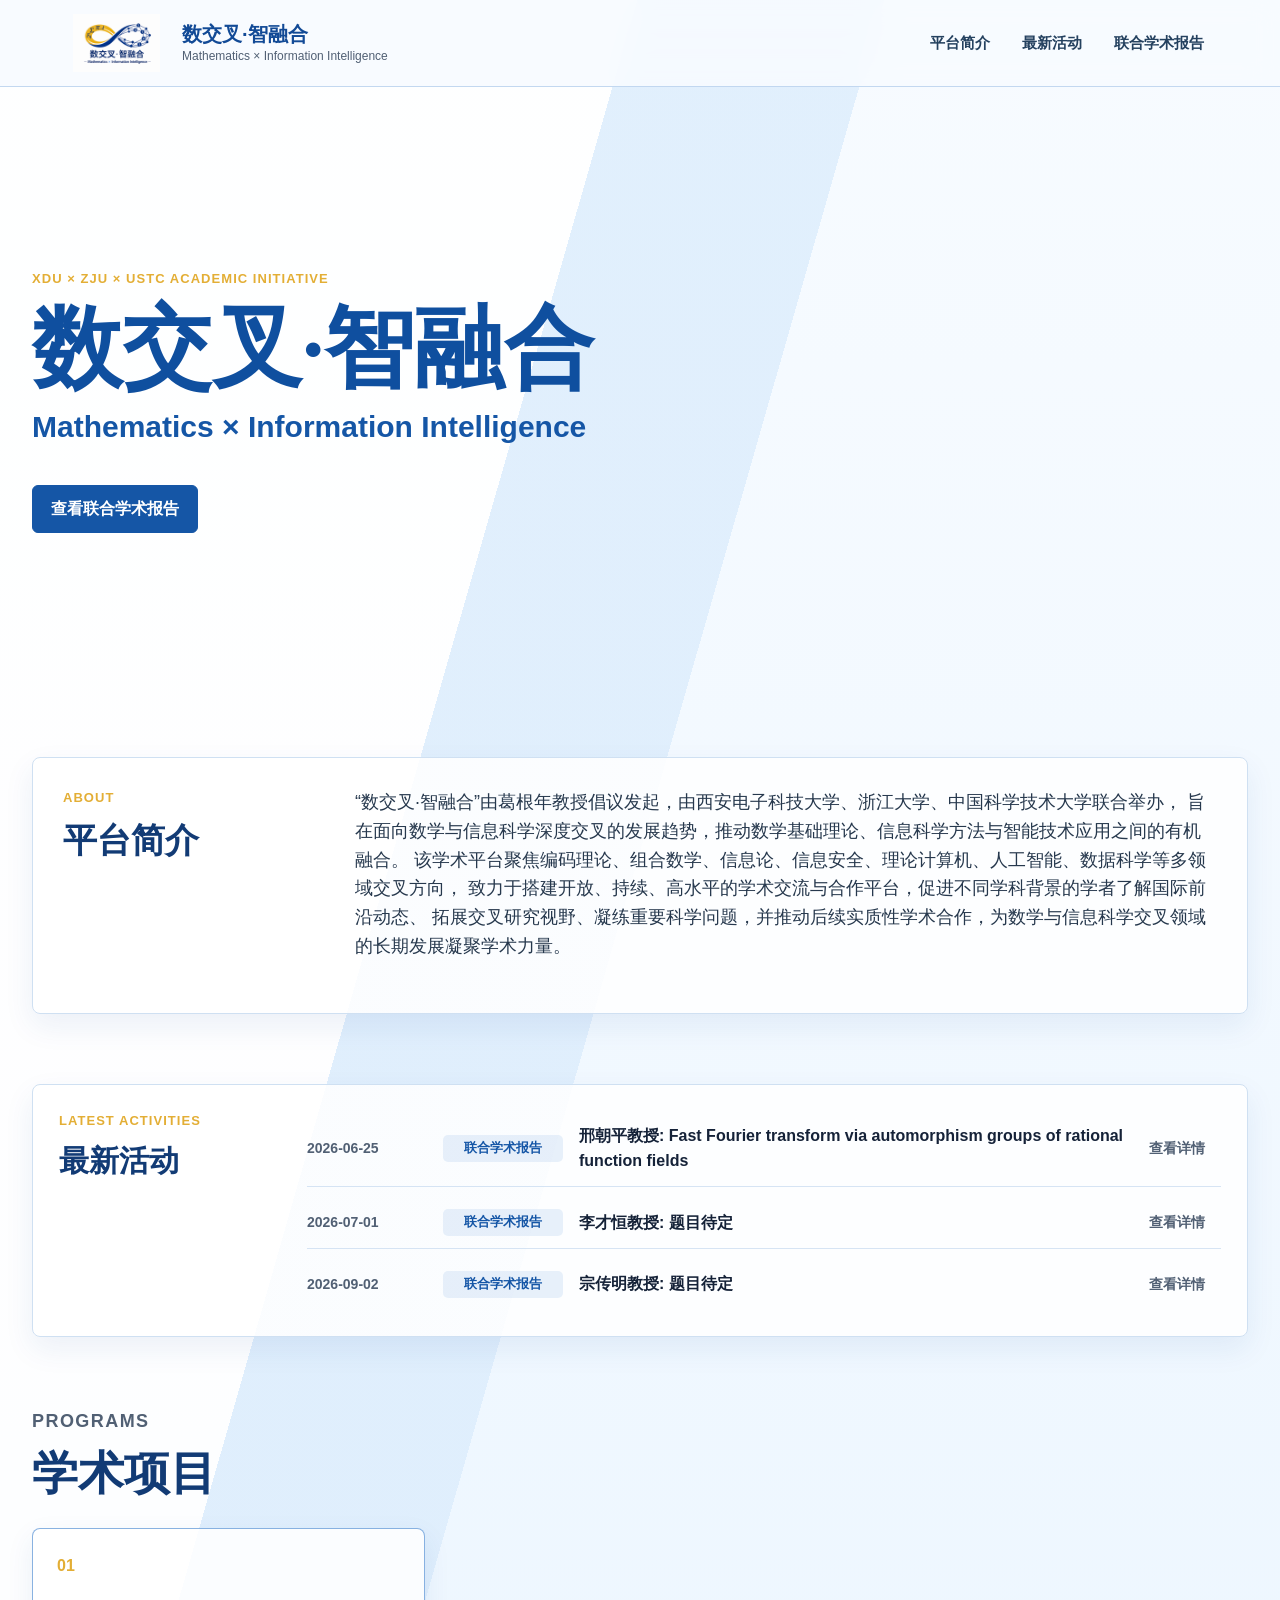
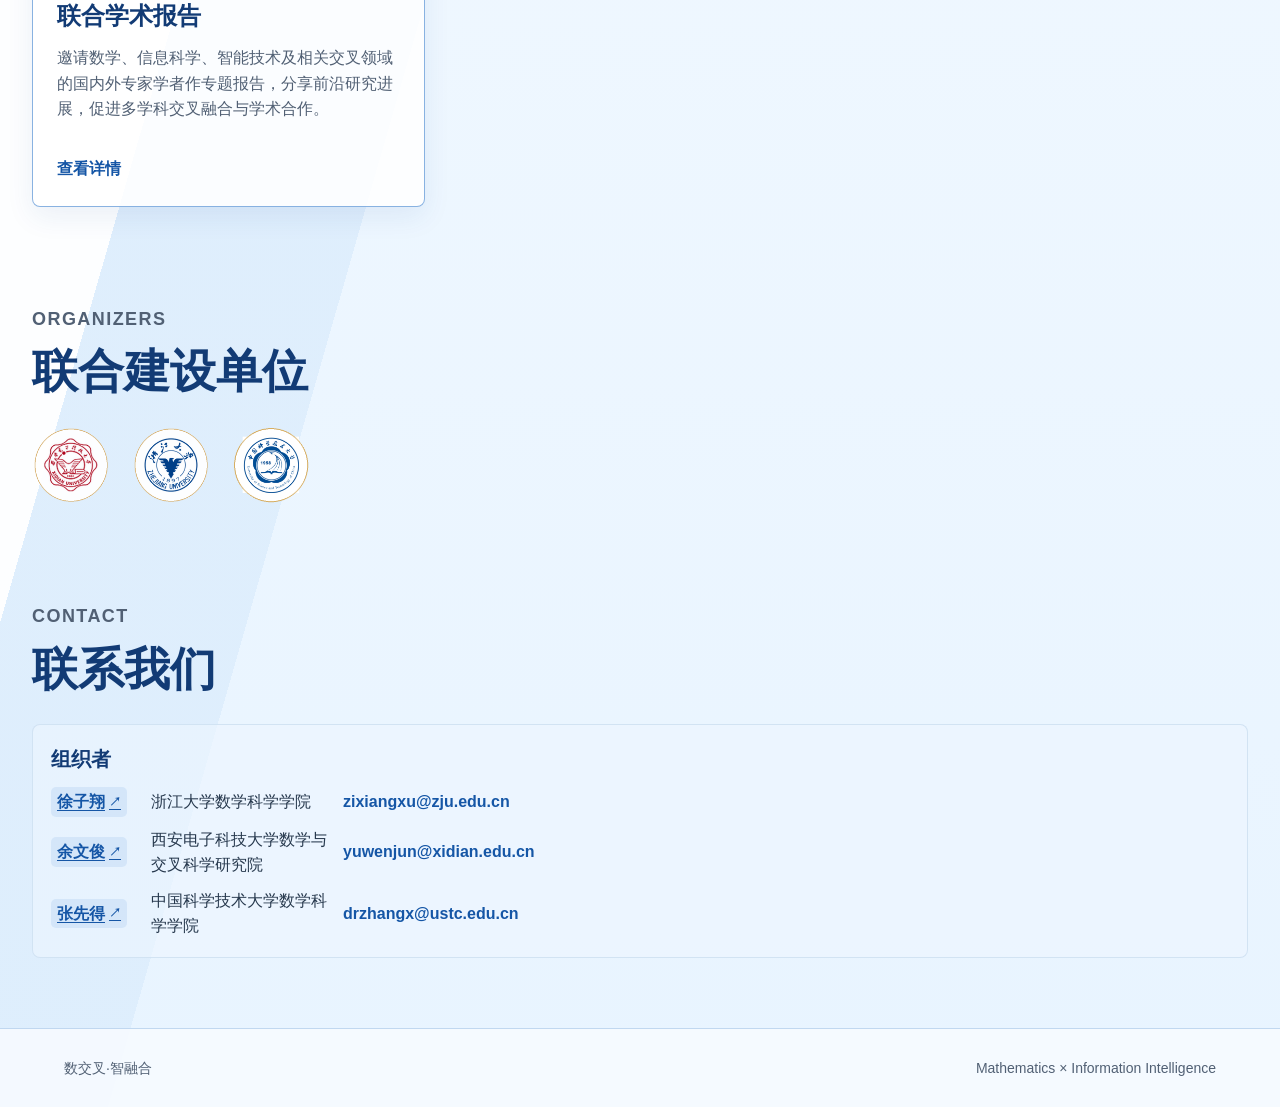
==== commit 909702e2: "Update index.html" ====
--- a/index.html
+++ b/index.html
@@ -153,9 +153,9 @@
       <div class="organizer-card">
         <h3>组织者</h3>
         <ul class="organizer-list">
-          <li><strong><a class="person-link" href="https://zjwyz.github.io/zixiangxu/index.html" target="_blank" rel="noopener">徐子翔</a></strong><span>浙江大学</span><a href="mailto:zixiangxu@zju.edu.cn">zixiangxu@zju.edu.cn</a></li>
-          <li><strong><a class="person-link" href="https://xidian-zju-ustc.github.io/wenjunyu-homepage/" target="_blank" rel="noopener">余文俊</a></strong><span><a class="person-link" href="https://imis.xidian.edu.cn/" target="_blank" rel="noopener">西安电子科技大学数学与交叉科学研究院</a></span><a href="mailto:yuwenjun@xidian.edu.cn">yuwenjun@xidian.edu.cn</a></li>
-          <li><strong><a class="person-link" href="http://staff.ustc.edu.cn/~drzhangx/" target="_blank" rel="noopener">张先得</a></strong><span>中国科学技术大学</span><a href="mailto:drzhangx@ustc.edu.cn">drzhangx@ustc.edu.cn</a></li>
+          <li><strong><a class="person-link" href="https://zjwyz.github.io/zixiangxu/index.html" target="_blank" rel="noopener">徐子翔</a></strong><span>浙江大学数学科学学院</span><a href="mailto:zixiangxu@zju.edu.cn">zixiangxu@zju.edu.cn</a></li>
+          <li><strong><a class="person-link" href="https://xidian-zju-ustc.github.io/wenjunyu-homepage/" target="_blank" rel="noopener">余文俊</a></strong><span>西安电子科技大学数学与交叉科学研究院</span><a href="mailto:yuwenjun@xidian.edu.cn">yuwenjun@xidian.edu.cn</a></li>
+          <li><strong><a class="person-link" href="http://staff.ustc.edu.cn/~drzhangx/" target="_blank" rel="noopener">张先得</a></strong><span>中国科学技术大学数学科学学院</span><a href="mailto:drzhangx@ustc.edu.cn">drzhangx@ustc.edu.cn</a></li>
         </ul>
       </div>
     </section>
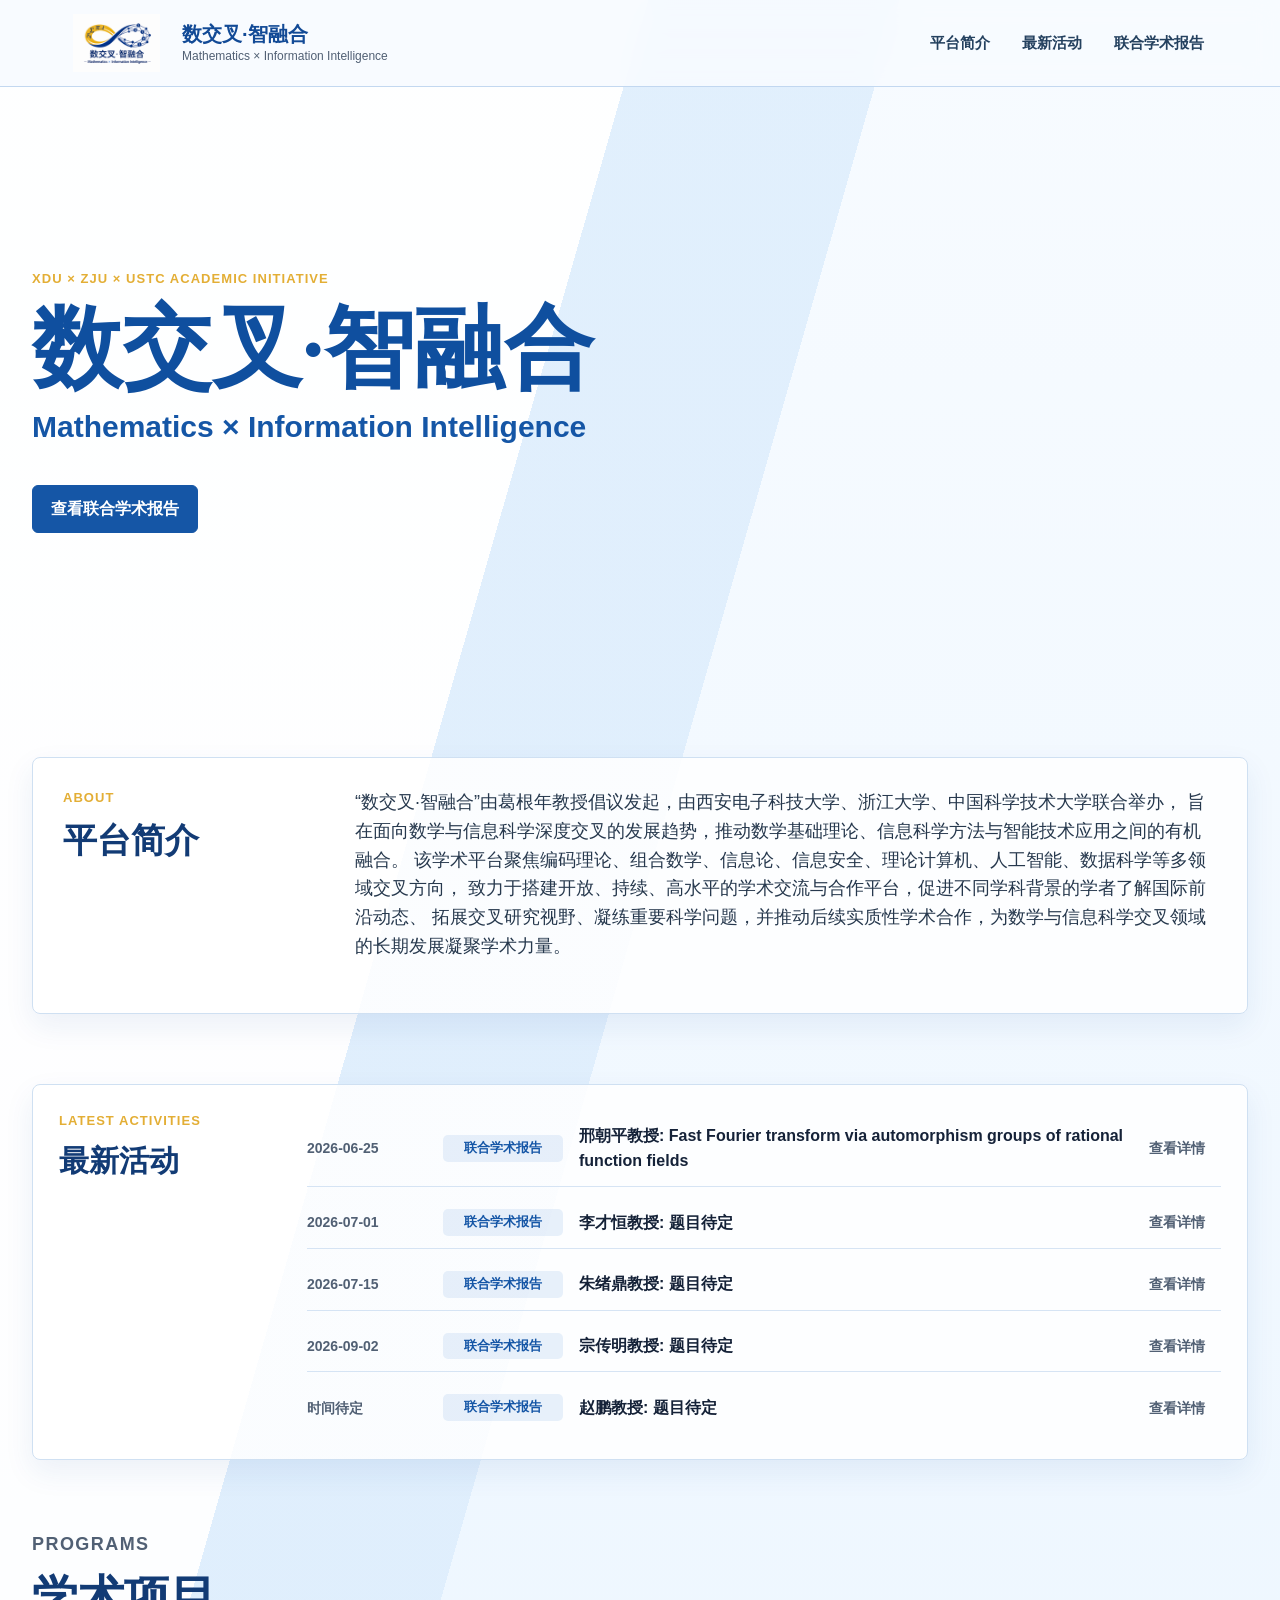
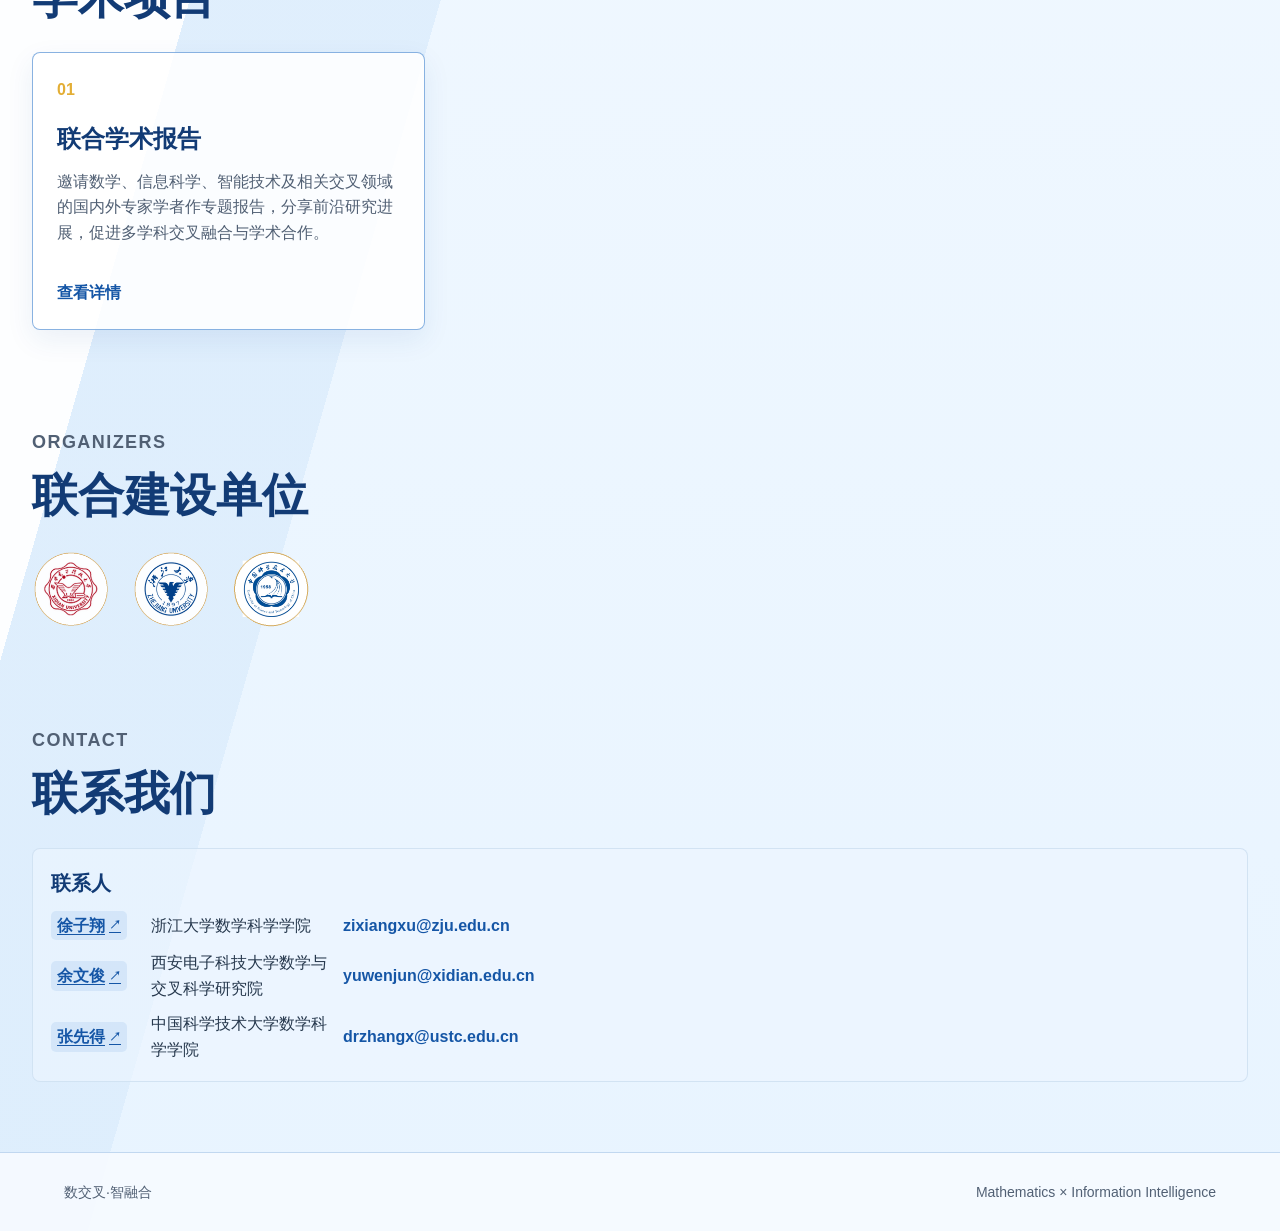
==== commit 87e2a09e: "Add files via upload" ====
--- a/index.html
+++ b/index.html
@@ -79,13 +79,28 @@
           <strong>李才恒教授: 题目待定</strong>
           <em>查看详情</em>
         </a>
+
+         <a class="activity-item" href="joint-reports.html">
+          <time>2026-07-15</time>
+          <span class="activity-type">联合学术报告</span>
+          <strong>朱绪鼎教授: 题目待定</strong>
+          <em>查看详情</em>
+        </a>
         
-            <a class="activity-item" href="joint-reports.html">
+        <a class="activity-item" href="joint-reports.html">
           <time>2026-09-02</time>
           <span class="activity-type">联合学术报告</span>
           <strong>宗传明教授: 题目待定</strong>
           <em>查看详情</em>
         </a>
+
+        <a class="activity-item" href="joint-reports.html">
+          <time>时间待定</time>
+          <span class="activity-type">联合学术报告</span>
+          <strong>赵鹏教授: 题目待定</strong>
+          <em>查看详情</em>
+        </a>
+        
         <!--
         <a class="activity-item muted" href="summer-school.html">
           <time>2026 Summer</time>
@@ -151,7 +166,7 @@
         <h2>联系我们</h2>
       </div>
       <div class="organizer-card">
-        <h3>组织者</h3>
+        <h3>联系人</h3>
         <ul class="organizer-list">
           <li><strong><a class="person-link" href="https://zjwyz.github.io/zixiangxu/index.html" target="_blank" rel="noopener">徐子翔</a></strong><span>浙江大学数学科学学院</span><a href="mailto:zixiangxu@zju.edu.cn">zixiangxu@zju.edu.cn</a></li>
           <li><strong><a class="person-link" href="https://xidian-zju-ustc.github.io/wenjunyu-homepage/" target="_blank" rel="noopener">余文俊</a></strong><span>西安电子科技大学数学与交叉科学研究院</span><a href="mailto:yuwenjun@xidian.edu.cn">yuwenjun@xidian.edu.cn</a></li>
--- a/styles.css
+++ b/styles.css
@@ -98,6 +98,10 @@
 main {
   width: min(1440px, calc(100% - 64px));
   margin: 0 auto;
+}
+
+:target {
+  scroll-margin-top: 104px;
 }
 
 .hero {
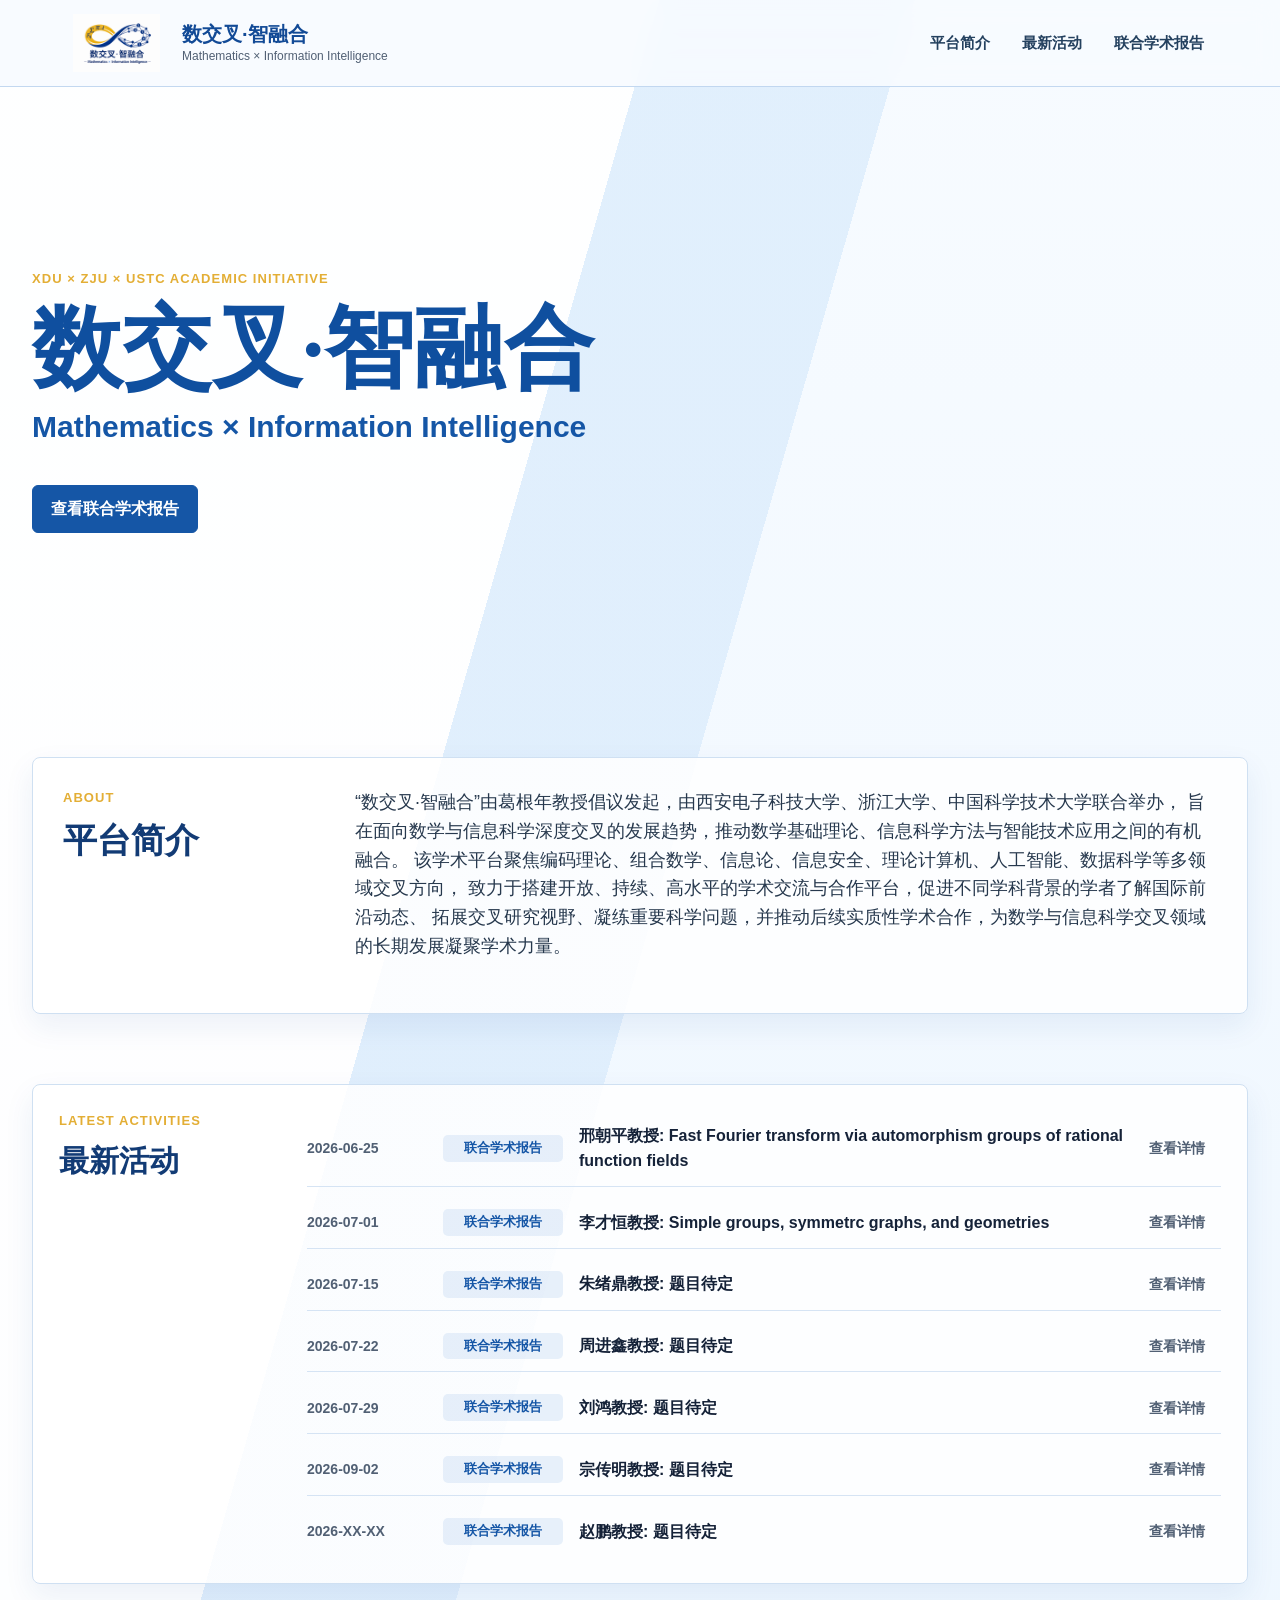
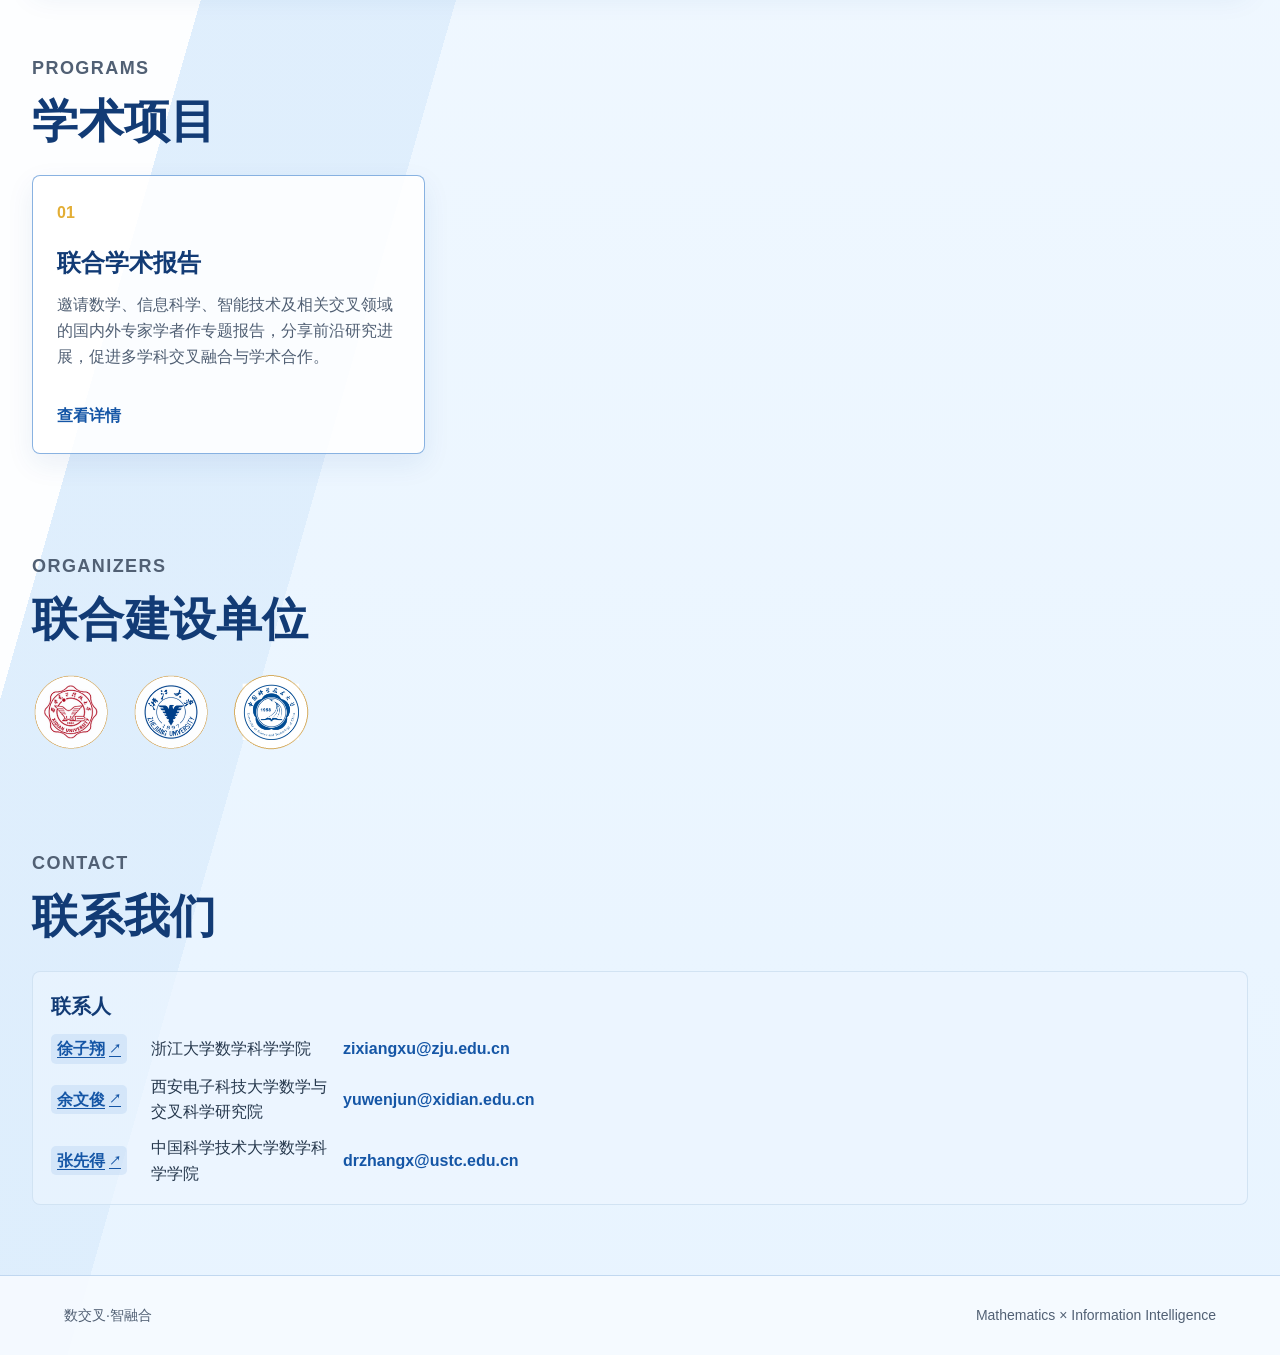
==== commit 2d018e83: "Update index.html" ====
--- a/index.html
+++ b/index.html
@@ -76,7 +76,7 @@
         <a class="activity-item" href="joint-reports.html">
           <time>2026-07-01</time>
           <span class="activity-type">联合学术报告</span>
-          <strong>李才恒教授: 题目待定</strong>
+          <strong>李才恒教授: Simple groups, symmetrc graphs, and geometries</strong>
           <em>查看详情</em>
         </a>
 
@@ -86,6 +86,20 @@
           <strong>朱绪鼎教授: 题目待定</strong>
           <em>查看详情</em>
         </a>
+
+        <a class="activity-item" href="joint-reports.html">
+          <time>2026-07-22</time>
+          <span class="activity-type">联合学术报告</span>
+          <strong>周进鑫教授: 题目待定</strong>
+          <em>查看详情</em>
+        </a>
+
+        <a class="activity-item" href="joint-reports.html">
+          <time>2026-07-29</time>
+          <span class="activity-type">联合学术报告</span>
+          <strong>刘鸿教授: 题目待定</strong>
+          <em>查看详情</em>
+        </a>
         
         <a class="activity-item" href="joint-reports.html">
           <time>2026-09-02</time>
@@ -93,9 +107,18 @@
           <strong>宗传明教授: 题目待定</strong>
           <em>查看详情</em>
         </a>
-
-        <a class="activity-item" href="joint-reports.html">
-          <time>时间待定</time>
+        <!--
+
+        <a class="activity-item" href="joint-reports.html">
+          <time>2026-XX-XX</time>
+          <span class="activity-type">联合学术报告</span>
+          <strong>马杰教授: 题目待定</strong>
+          <em>查看详情</em>
+        </a>
+        -->
+
+        <a class="activity-item" href="joint-reports.html">
+          <time>2026-XX-XX</time>
           <span class="activity-type">联合学术报告</span>
           <strong>赵鹏教授: 题目待定</strong>
           <em>查看详情</em>
